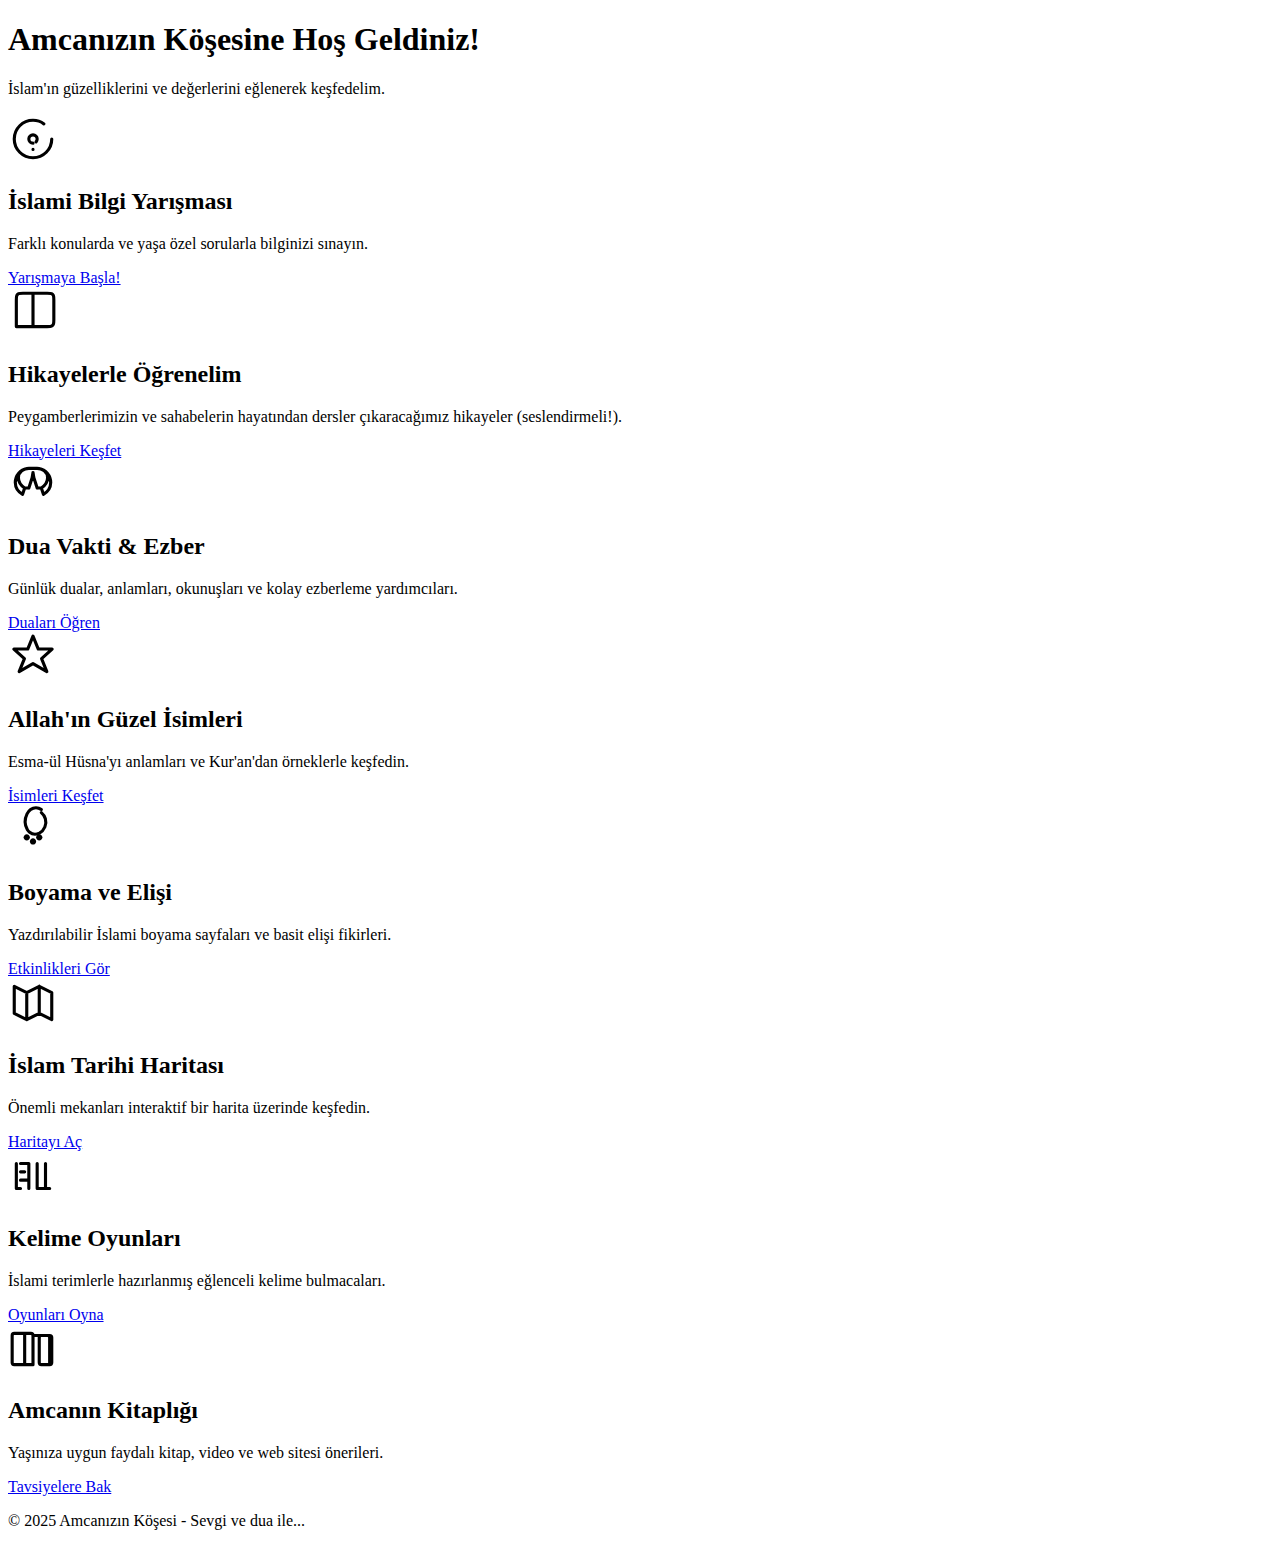
==== index.html @ 9103cda5 "Create index.html" ====
<!DOCTYPE html>
<html lang="tr">
<head>
    <meta charset="UTF-8">
    <meta name="viewport" content="width=device-width, initial-scale=1.0">
    <title>Amcanızın Köşesi - İslam'ı Birlikte Keşfedelim</title>
    <link rel="stylesheet" href="homepage-styles.css">
    <link rel="preconnect" href="https://fonts.googleapis.com">
    <link rel="preconnect" href="https://fonts.gstatic.com" crossorigin>
    <link href="https://fonts.googleapis.com/css2?family=Poppins:wght@300;400;500;600;700&display=swap" rel="stylesheet">
</head>
<body>

    <header class="main-header">
        <div class="container">
            <h1>Amcanızın Köşesine Hoş Geldiniz!</h1>
            <p class="subtitle">İslam'ın güzelliklerini ve değerlerini eğlenerek keşfedelim.</p>
        </div>
    </header>

    <main class="main-content">
        <div class="container">
            <section id="activity-grid" class="activity-grid">

                <div class="activity-card">
                    <div class="card-icon">
                        <svg class="icon-svg" width="50px" height="50px" viewBox="0 0 24 24" fill="none" xmlns="http://www.w3.org/2000/svg"><path d="M12 17V17.01M12 14C10.8954 14 10 13.1046 10 12C10 10.8954 10.8954 10 12 10C13.1046 10 14 10.8954 14 12C14 12.5214 13.8052 13.0013 13.4706 13.3665M21 12C21 16.9706 16.9706 21 12 21C7.02944 21 3 16.9706 3 12C3 7.02944 7.02944 3 12 3C13.9846 3 15.8096 3.63078 17.25 4.75" stroke="currentColor" stroke-width="1.5" stroke-linecap="round" stroke-linejoin="round"/></svg>
                    </div>
                    <h2 class="card-title">İslami Bilgi Yarışması</h2>
                    <p class="card-description">Farklı konularda ve yaşa özel sorularla bilginizi sınayın.</p>
                    <a href="/Yarismav2/" class="btn card-button">Yarışmaya Başla!</a>
                </div>

                <div class="activity-card">
                    <div class="card-icon">
                        <svg class="icon-svg" width="50px" height="50px" viewBox="0 0 24 24" fill="none" xmlns="http://www.w3.org/2000/svg"><path d="M4 19V6.2C4 5.0799 4 4.51984 4.21799 4.09202C4.40973 3.71569 4.71569 3.40973 5.09202 3.21799C5.51984 3 6.0799 3 7.2 3H12M4 19V6.2M4 19H18.8C19.9201 19 20.4802 19 20.908 18.782C21.2843 18.5903 21.5903 18.2843 21.782 17.908C22 17.4802 22 16.9201 22 15.8V6.2C22 5.0799 22 4.51984 21.782 4.09202C21.5903 3.71569 21.2843 3.40973 20.908 3.21799C20.4802 3 19.9201 3 18.8 3H12M4 19H12M12 3V19M12 3H7.2M18.8 3H16.8" stroke="currentColor" stroke-width="1.5" stroke-linecap="round" stroke-linejoin="round"/></svg>
                    </div>
                    <h2 class="card-title">Hikayelerle Öğrenelim</h2>
                    <p class="card-description">Peygamberlerimizin ve sahabelerin hayatından dersler çıkaracağımız hikayeler (seslendirmeli!).</p>
                    <a href="hikayeler.html" class="btn card-button">Hikayeleri Keşfet</a>
                </div>

                <div class="activity-card">
                    <div class="card-icon">
                         <svg class="icon-svg" width="50px" height="50px" viewBox="0 0 24 24" fill="none" xmlns="http://www.w3.org/2000/svg"><path d="M7 16.4563C4.93998 15.3849 3.54283 13.2171 3.5 10.8333C3.5 7.34756 5.97781 4.6283 9.08361 4.06036C9.38023 4 9.75 4.00001 10.042 4.00001M17 16.4563C19.06 15.3849 20.4572 13.2171 20.5 10.8333C20.5 7.34756 18.0222 4.6283 14.9164 4.06036C14.6198 4 14.25 4.00001 13.958 4.00001M10.042 4.00001C11.3 4.00001 12.7 4.00001 13.958 4.00001C16.5 4.00001 19 5.81734 19 8.49998C19 10.4255 17.7068 12.2835 16 13.4563M10.042 4.00001C7.50001 4 5.00001 5.81734 5.00001 8.49998C5.00001 10.4255 6.29321 12.2835 8.00001 13.4563M16 13.4563L17 16.4563M8.00001 13.4563L7 16.4563M12 6L12.4167 8.5M12 6L11.5833 8.5M11.5833 8.5L10 13.4563M12.4167 8.5L14 13.4563M14 13.4563L16 13.4563M10 13.4563H8.00001" stroke="currentColor" stroke-width="1.5" stroke-linecap="round" stroke-linejoin="round"/></svg>
                    </div>
                    <h2 class="card-title">Dua Vakti & Ezber</h2>
                    <p class="card-description">Günlük dualar, anlamları, okunuşları ve kolay ezberleme yardımcıları.</p>
                    <a href="dualar.html" class="btn card-button">Duaları Öğren</a>
                </div>

                <div class="activity-card">
                     <div class="card-icon">
                        <svg class="icon-svg" width="50px" height="50px" viewBox="0 0 24 24" fill="none" xmlns="http://www.w3.org/2000/svg"><path d="M12 2L14.5323 8.18237H21.1805L16.1141 12.8176L18.6464 19L12 15.1824L5.35363 19L7.8859 12.8176L2.81953 8.18237H9.46771L12 2Z" stroke="currentColor" stroke-width="1.5" stroke-linecap="round" stroke-linejoin="round"/></svg>
                    </div>
                    <h2 class="card-title">Allah'ın Güzel İsimleri</h2>
                    <p class="card-description">Esma-ül Hüsna'yı anlamları ve Kur'an'dan örneklerle keşfedin.</p>
                    <a href="esmaulhusna.html" class="btn card-button">İsimleri Keşfet</a>
                </div>

                 <div class="activity-card">
                     <div class="card-icon">
                        <svg class="icon-svg" width="50px" height="50px" viewBox="0 0 24 24" fill="none" xmlns="http://www.w3.org/2000/svg"><path d="M16 2.20686C14.4684 1.02406 12.3967 1.01476 10.8523 2.17591C10.131 2.71914 9.54501 3.42323 9.14757 4.23198C8.06901 6.44604 7.89107 9.4482 9.30879 11.8539C9.59622 12.3196 9.96135 12.7299 10.3858 13.0675C11.518 14.0031 13.369 14.3197 15.0583 13.4978C17.464 12.246 18.7063 9.20667 17.9304 6.59811C17.6064 5.4513 16.9355 4.42917 16 3.64306" stroke="currentColor" stroke-width="1.5" stroke-linecap="round" stroke-linejoin="round"/><path d="M10.5 15.5C10.5 16.3284 9.82843 17 9 17C8.17157 17 7.5 16.3284 7.5 15.5C7.5 14.6716 8.17157 14 9 14C9.82843 14 10.5 14.6716 10.5 15.5Z" fill="currentColor"/><path d="M13.5 17.5C13.5 18.3284 12.8284 19 12 19C11.1716 19 10.5 18.3284 10.5 17.5C10.5 16.6716 11.1716 16 12 16C12.8284 16 13.5 16.6716 13.5 17.5Z" fill="currentColor"/><path d="M16.5 15.5C16.5 16.3284 15.8284 17 15 17C14.1716 17 13.5 16.3284 13.5 15.5C13.5 14.6716 14.1716 14 15 14C15.8284 14 16.5 14.6716 16.5 15.5Z" fill="currentColor"/></svg>
                     </div>
                    <h2 class="card-title">Boyama ve Elişi</h2>
                    <p class="card-description">Yazdırılabilir İslami boyama sayfaları ve basit elişi fikirleri.</p>
                    <a href="boyama.html" class="btn card-button">Etkinlikleri Gör</a>
                </div>

                <div class="activity-card">
                     <div class="card-icon">
                         <svg class="icon-svg" width="50px" height="50px" viewBox="0 0 24 24" fill="none" xmlns="http://www.w3.org/2000/svg"><path d="M9 20L3 17V4L9 7M9 20L15 17M9 20V7M15 17L21 20V7L15 4M15 17V4M15 4L9 7" stroke="currentColor" stroke-width="1.5" stroke-linecap="round" stroke-linejoin="round"/></svg>
                     </div>
                    <h2 class="card-title">İslam Tarihi Haritası</h2>
                    <p class="card-description">Önemli mekanları interaktif bir harita üzerinde keşfedin.</p>
                    <a href="harita.html" class="btn card-button">Haritayı Aç</a>
                </div>

                 <div class="activity-card">
                     <div class="card-icon">
                         <svg class="icon-svg" width="50px" height="50px" viewBox="0 0 24 24" fill="none" xmlns="http://www.w3.org/2000/svg"><path d="M4 6V18H6M10 6V18M6 6H10M6 10H8M6 14H10M14 6V18M18 6V18H20M14 18H18" stroke="currentColor" stroke-width="1.5" stroke-linecap="round" stroke-linejoin="round"/></svg> </div>
                    <h2 class="card-title">Kelime Oyunları</h2>
                    <p class="card-description">İslami terimlerle hazırlanmış eğlenceli kelime bulmacaları.</p>
                    <a href="bulmaca.html" class="btn card-button">Oyunları Oyna</a>
                </div>

                 <div class="activity-card">
                     <div class="card-icon">
                         <svg class="icon-svg" width="50px" height="50px" viewBox="0 0 24 24" fill="none" xmlns="http://www.w3.org/2000/svg"><path d="M2 5.5V18.5C2 19.0523 2.44772 19.5 3 19.5H8M2 5.5C2 4.94772 2.44772 4.5 3 4.5H11C11.5523 4.5 12 4.94771 12 5.5V19.5M12 5.5H19C19.5523 5.5 20 5.94772 20 6.5V19.5M12 19.5H8M20 19.5H16C15.4477 19.5 15 19.0523 15 18.5V6.5C15 5.94771 15.4477 5.5 16 5.5H20C20.5523 5.5 21 5.94771 21 6.5V18.5C21 19.0523 20.5523 19.5 20 19.5M8 19.5V4.5" stroke="currentColor" stroke-width="1.5" stroke-linecap="round" stroke-linejoin="round"/></svg> </div>
                    <h2 class="card-title">Amcanın Kitaplığı</h2>
                    <p class="card-description">Yaşınıza uygun faydalı kitap, video ve web sitesi önerileri.</p>
                    <a href="tavsiyeler.html" class="btn card-button">Tavsiyelere Bak</a>
                </div>


            </section>
        </div>
    </main>

    <footer class="main-footer">
        <div class="container">
            <p>&copy; 2025 Amcanızın Köşesi - Sevgi ve dua ile...</p>
        </div>
    </footer>

    </body>
</html>
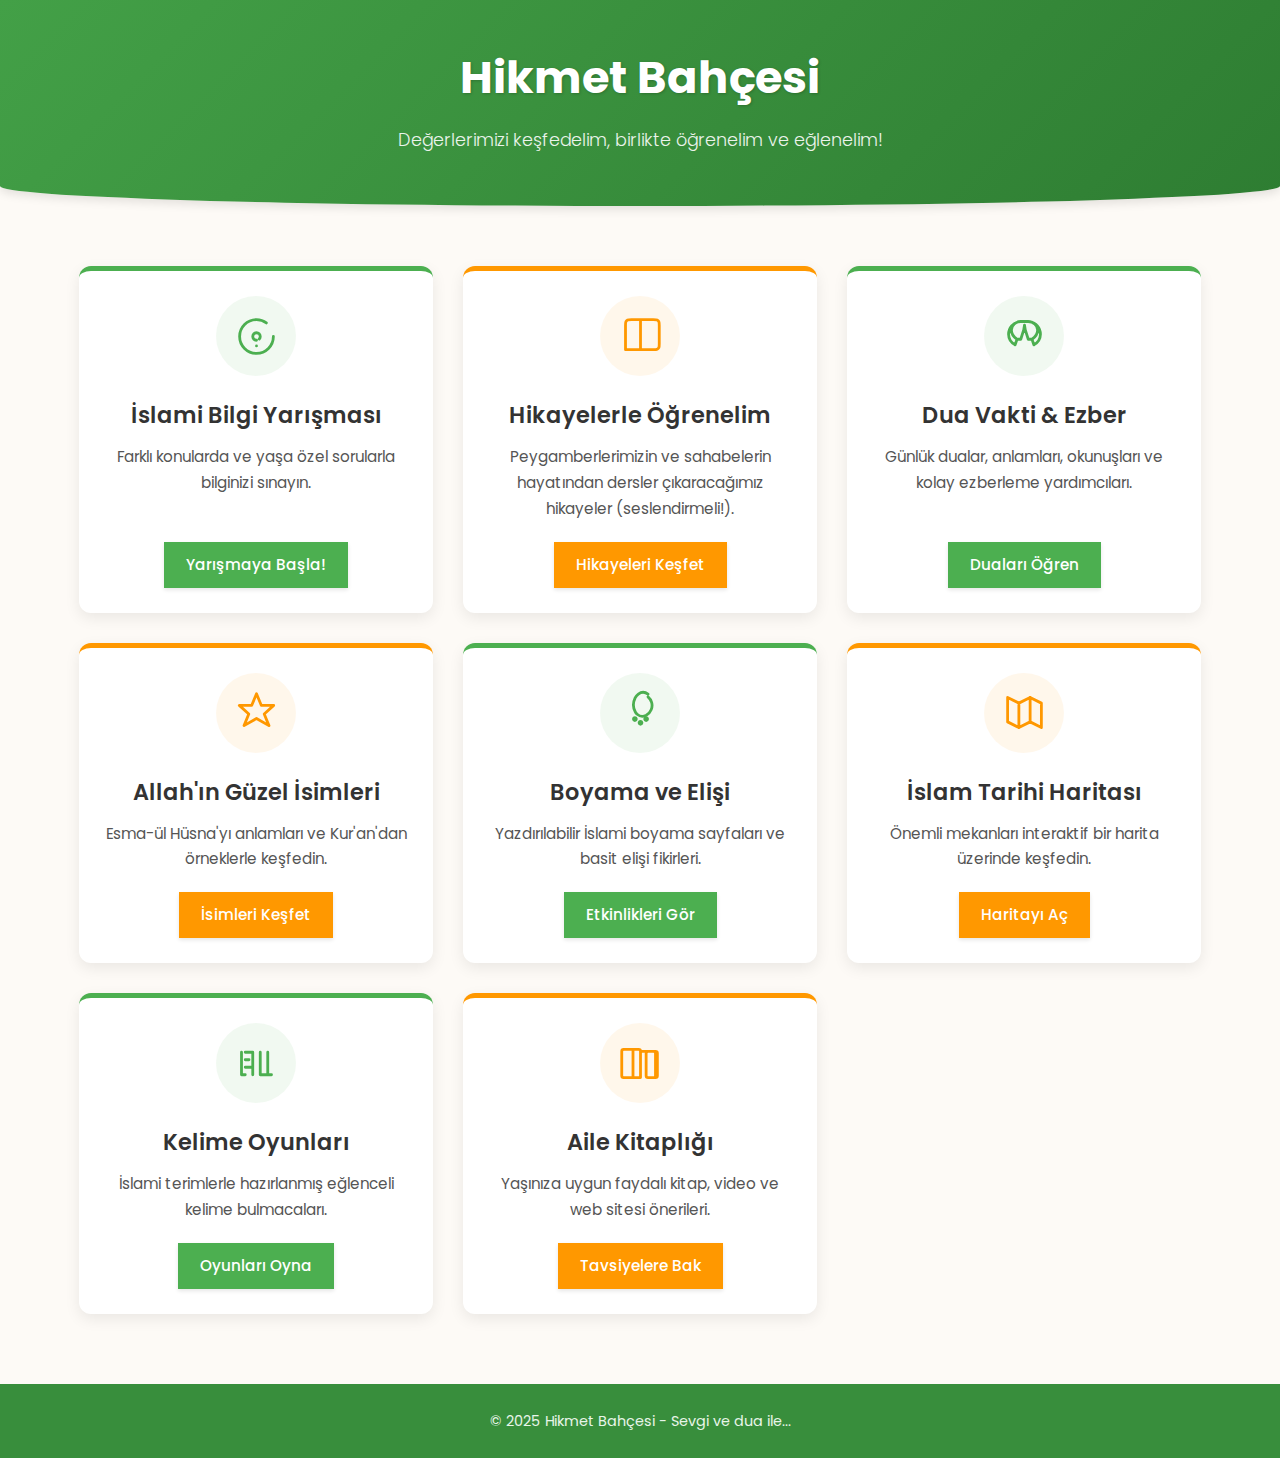
==== commit 2fa812e8: "Update index.html" ====
--- a/index.html
+++ b/index.html
@@ -3,7 +3,7 @@
 <head>
     <meta charset="UTF-8">
     <meta name="viewport" content="width=device-width, initial-scale=1.0">
-    <title>Amcanızın Köşesi - İslam'ı Birlikte Keşfedelim</title>
+    <title>Hikmet Bahçesi - Öğren & Eğlen</title>
     <link rel="stylesheet" href="homepage-styles.css">
     <link rel="preconnect" href="https://fonts.googleapis.com">
     <link rel="preconnect" href="https://fonts.gstatic.com" crossorigin>
@@ -13,8 +13,8 @@
 
     <header class="main-header">
         <div class="container">
-            <h1>Amcanızın Köşesine Hoş Geldiniz!</h1>
-            <p class="subtitle">İslam'ın güzelliklerini ve değerlerini eğlenerek keşfedelim.</p>
+            <h1>Hikmet Bahçesi</h1>
+            <p class="subtitle">Değerlerimizi keşfedelim, birlikte öğrenelim ve eğlenelim!</p>
         </div>
     </header>
 
@@ -78,7 +78,8 @@
 
                  <div class="activity-card">
                      <div class="card-icon">
-                         <svg class="icon-svg" width="50px" height="50px" viewBox="0 0 24 24" fill="none" xmlns="http://www.w3.org/2000/svg"><path d="M4 6V18H6M10 6V18M6 6H10M6 10H8M6 14H10M14 6V18M18 6V18H20M14 18H18" stroke="currentColor" stroke-width="1.5" stroke-linecap="round" stroke-linejoin="round"/></svg> </div>
+                         <svg class="icon-svg" width="50px" height="50px" viewBox="0 0 24 24" fill="none" xmlns="http://www.w3.org/2000/svg"><path d="M4 6V18H6M10 6V18M6 6H10M6 10H8M6 14H10M14 6V18M18 6V18H20M14 18H18" stroke="currentColor" stroke-width="1.5" stroke-linecap="round" stroke-linejoin="round"/></svg>
+                     </div>
                     <h2 class="card-title">Kelime Oyunları</h2>
                     <p class="card-description">İslami terimlerle hazırlanmış eğlenceli kelime bulmacaları.</p>
                     <a href="bulmaca.html" class="btn card-button">Oyunları Oyna</a>
@@ -86,12 +87,11 @@
 
                  <div class="activity-card">
                      <div class="card-icon">
-                         <svg class="icon-svg" width="50px" height="50px" viewBox="0 0 24 24" fill="none" xmlns="http://www.w3.org/2000/svg"><path d="M2 5.5V18.5C2 19.0523 2.44772 19.5 3 19.5H8M2 5.5C2 4.94772 2.44772 4.5 3 4.5H11C11.5523 4.5 12 4.94771 12 5.5V19.5M12 5.5H19C19.5523 5.5 20 5.94772 20 6.5V19.5M12 19.5H8M20 19.5H16C15.4477 19.5 15 19.0523 15 18.5V6.5C15 5.94771 15.4477 5.5 16 5.5H20C20.5523 5.5 21 5.94771 21 6.5V18.5C21 19.0523 20.5523 19.5 20 19.5M8 19.5V4.5" stroke="currentColor" stroke-width="1.5" stroke-linecap="round" stroke-linejoin="round"/></svg> </div>
-                    <h2 class="card-title">Amcanın Kitaplığı</h2>
-                    <p class="card-description">Yaşınıza uygun faydalı kitap, video ve web sitesi önerileri.</p>
+                         <svg class="icon-svg" width="50px" height="50px" viewBox="0 0 24 24" fill="none" xmlns="http://www.w3.org/2000/svg"><path d="M2 5.5V18.5C2 19.0523 2.44772 19.5 3 19.5H8M2 5.5C2 4.94772 2.44772 4.5 3 4.5H11C11.5523 4.5 12 4.94771 12 5.5V19.5M12 5.5H19C19.5523 5.5 20 5.94772 20 6.5V19.5M12 19.5H8M20 19.5H16C15.4477 19.5 15 19.0523 15 18.5V6.5C15 5.94771 15.4477 5.5 16 5.5H20C20.5523 5.5 21 5.94771 21 6.5V18.5C21 19.0523 20.5523 19.5 20 19.5M8 19.5V4.5" stroke="currentColor" stroke-width="1.5" stroke-linecap="round" stroke-linejoin="round"/></svg>
+                     </div>
+                    <h2 class="card-title">Aile Kitaplığı</h2> <p class="card-description">Yaşınıza uygun faydalı kitap, video ve web sitesi önerileri.</p>
                     <a href="tavsiyeler.html" class="btn card-button">Tavsiyelere Bak</a>
                 </div>
-
 
             </section>
         </div>
@@ -99,9 +99,9 @@
 
     <footer class="main-footer">
         <div class="container">
-            <p>&copy; 2025 Amcanızın Köşesi - Sevgi ve dua ile...</p>
+            <p>&copy; 2025 Hikmet Bahçesi - Sevgi ve dua ile...</p>
         </div>
     </footer>
 
-    </body>
+</body>
 </html>
--- a/homepage-styles.css
+++ b/homepage-styles.css
@@ -0,0 +1,129 @@
+/* homepage-styles.css - Ana Sayfa Stilleri (Gömülü SVG Uyumlu) */
+
+/* === Google Font === */
+@import url('https://fonts.googleapis.com/css2?family=Poppins:wght@300;400;500;600;700&display=swap');
+
+/* === Değişkenler === */
+:root {
+    --hp-font-family: 'Poppins', sans-serif;
+    --hp-bg-color: #fdfaf6;
+    --hp-header-bg: linear-gradient(135deg, #43a047, #2e7d32);
+    --hp-header-text: #ffffff;
+    --hp-container-width: 1200px;
+    --hp-card-bg: #ffffff;
+    --hp-card-shadow: 0 5px 15px rgba(0, 0, 0, 0.08);
+    --hp-card-hover-shadow: 0 8px 25px rgba(0, 0, 0, 0.12);
+    --hp-text-primary: #333;
+    --hp-text-secondary: #555;
+    --hp-accent-color-1: #4caf50; /* Yeşil */
+    --hp-accent-color-2: #ff9800; /* Turuncu */
+    --hp-footer-bg: #388e3c;
+    --hp-footer-text: #e8f5e9;
+    --hp-border-radius: 12px;
+    --hp-transition-speed: 0.3s;
+}
+
+/* === Genel Sıfırlama ve Ayarlar === */
+*, *::before, *::after { box-sizing: border-box; margin: 0; padding: 0; }
+body { font-family: var(--hp-font-family); font-size: 16px; line-height: 1.7; color: var(--hp-text-primary); background-color: var(--hp-bg-color); overflow-x: hidden; }
+.container { width: 90%; max-width: var(--hp-container-width); margin: 0 auto; padding: 0 15px; }
+
+/* === Header === */
+.main-header { background: var(--hp-header-bg); color: var(--hp-header-text); padding: 40px 0 50px 0; text-align: center; border-bottom-left-radius: 50% 20px; border-bottom-right-radius: 50% 20px; margin-bottom: 40px; box-shadow: 0 4px 10px rgba(0, 0, 0, 0.1); }
+.main-header h1 { font-size: 2.8em; font-weight: 700; margin-bottom: 10px; text-shadow: 1px 1px 3px rgba(0, 0, 0, 0.2); }
+.main-header .subtitle { font-size: 1.1em; font-weight: 300; opacity: 0.9; }
+
+/* === Ana İçerik Alanı === */
+.main-content { padding: 20px 0; }
+
+/* === Aktivite Kartları Izgarası === */
+.activity-grid { display: grid; grid-template-columns: repeat(auto-fit, minmax(280px, 1fr)); gap: 30px; }
+
+/* === Aktivite Kartı === */
+.activity-card { background-color: var(--hp-card-bg); border-radius: var(--hp-border-radius); box-shadow: var(--hp-card-shadow); padding: 25px; text-align: center; display: flex; flex-direction: column; align-items: center; transition: transform var(--hp-transition-speed) ease, box-shadow var(--hp-transition-speed) ease; overflow: hidden; border-top: 5px solid var(--hp-accent-color-1); }
+.activity-card:nth-child(even) { border-top-color: var(--hp-accent-color-2); }
+.activity-card:hover { transform: translateY(-8px); box-shadow: var(--hp-card-hover-shadow); }
+
+/* Kart İkonu/Resmi Alanı */
+.card-icon {
+    margin-bottom: 20px;
+    background-color: rgba(76, 175, 80, 0.08); /* Daha soluk ikon arka planı */
+    border-radius: 50%;
+    width: 80px;
+    height: 80px;
+    display: flex;
+    justify-content: center;
+    align-items: center;
+    transition: background-color var(--hp-transition-speed) ease;
+}
+.activity-card:nth-child(even) .card-icon {
+    background-color: rgba(255, 152, 0, 0.08);
+}
+
+/* Gömülü SVG İkon Stili */
+.card-icon svg.icon-svg { /* HTML'deki svg etiketine class="icon-svg" eklenmişti */
+    width: 45px;  /* Boyut */
+    height: 45px; /* Boyut */
+    stroke-width: 1.5; /* SVG içindeki stroke-width'i geçersiz kılabilir veya destekleyebilir */
+    color: var(--hp-accent-color-1); /* SVG'de stroke="currentColor" varsa rengi buradan alır */
+    fill: none; /* Genellikle ikonlarda dolgu istenmez, stroke kullanılır */
+}
+.activity-card:nth-child(even) .card-icon svg.icon-svg {
+     color: var(--hp-accent-color-2); /* Farklı renk */
+}
+/* Eğer SVG'leriniz fill kullanıyorsa veya stroke istemiyorsanız:
+.card-icon svg.icon-svg {
+    fill: var(--hp-accent-color-1);
+    stroke: none;
+}
+.activity-card:nth-child(even) .card-icon svg.icon-svg {
+     fill: var(--hp-accent-color-2);
+}
+*/
+
+
+/* Kart Başlığı */
+.card-title { font-size: 1.4em; font-weight: 600; color: var(--hp-text-primary); margin-bottom: 10px; }
+
+/* Kart Açıklaması */
+.card-description { font-size: 0.95em; color: var(--hp-text-secondary); margin-bottom: 20px; flex-grow: 1; min-height: 50px; }
+
+/* Kart Butonu (Genel Buton Stili) */
+.card-button {
+    display: inline-block; padding: 10px 22px; font-size: 0.95em; font-weight: 500; text-decoration: none;
+    border-radius: var(--hp-border-radius-sm); background: var(--hp-accent-color-1); color: white;
+    transition: background-color var(--hp-transition-speed) ease, transform var(--hp-transition-speed) ease;
+    margin-top: auto; border: none; cursor: pointer; /* Link olsa bile buton gibi görünsün */
+    box-shadow: 0 2px 4px rgba(0,0,0,0.1);
+}
+.activity-card:nth-child(even) .card-button { background: var(--hp-accent-color-2); }
+.card-button:hover { background-color: #388e3c; transform: scale(1.05); box-shadow: 0 4px 8px rgba(0,0,0,0.15); }
+.activity-card:nth-child(even) .card-button:hover { background-color: #f57c00; }
+
+/* === Footer === */
+.main-footer { margin-top: 50px; background-color: var(--hp-footer-bg); color: var(--hp-footer-text); padding: 25px 0; text-align: center; font-size: 0.9em; }
+
+/* === Medya Sorguları (Mobil Uyum) === */
+@media (max-width: 992px) {
+    .activity-grid { grid-template-columns: repeat(auto-fit, minmax(260px, 1fr)); gap: 25px; }
+    .main-header h1 { font-size: 2.4em; }
+}
+@media (max-width: 768px) {
+    body { padding: 10px; }
+    #app-container { padding: 20px 15px; }
+    .main-header { padding: 30px 0 40px 0; margin-bottom: 30px;}
+    .main-header h1 { font-size: 2em; }
+    .main-header .subtitle { font-size: 1em; }
+    .activity-grid { grid-template-columns: repeat(auto-fit, minmax(240px, 1fr)); gap: 20px; }
+    .activity-card { padding: 20px; }
+    .card-title { font-size: 1.3em; }
+    .card-description { font-size: 0.9em; min-height: 40px; }
+    .card-button { padding: 9px 18px; font-size: 0.9em; }
+}
+@media (max-width: 480px) {
+     .main-header h1 { font-size: 1.8em; }
+     .main-header .subtitle { font-size: 0.9em; }
+     .activity-grid { grid-template-columns: 1fr; /* Mobilde tek sütun */ gap: 15px; }
+     .activity-card { padding: 15px; }
+     .card-title { font-size: 1.2em; }
+}
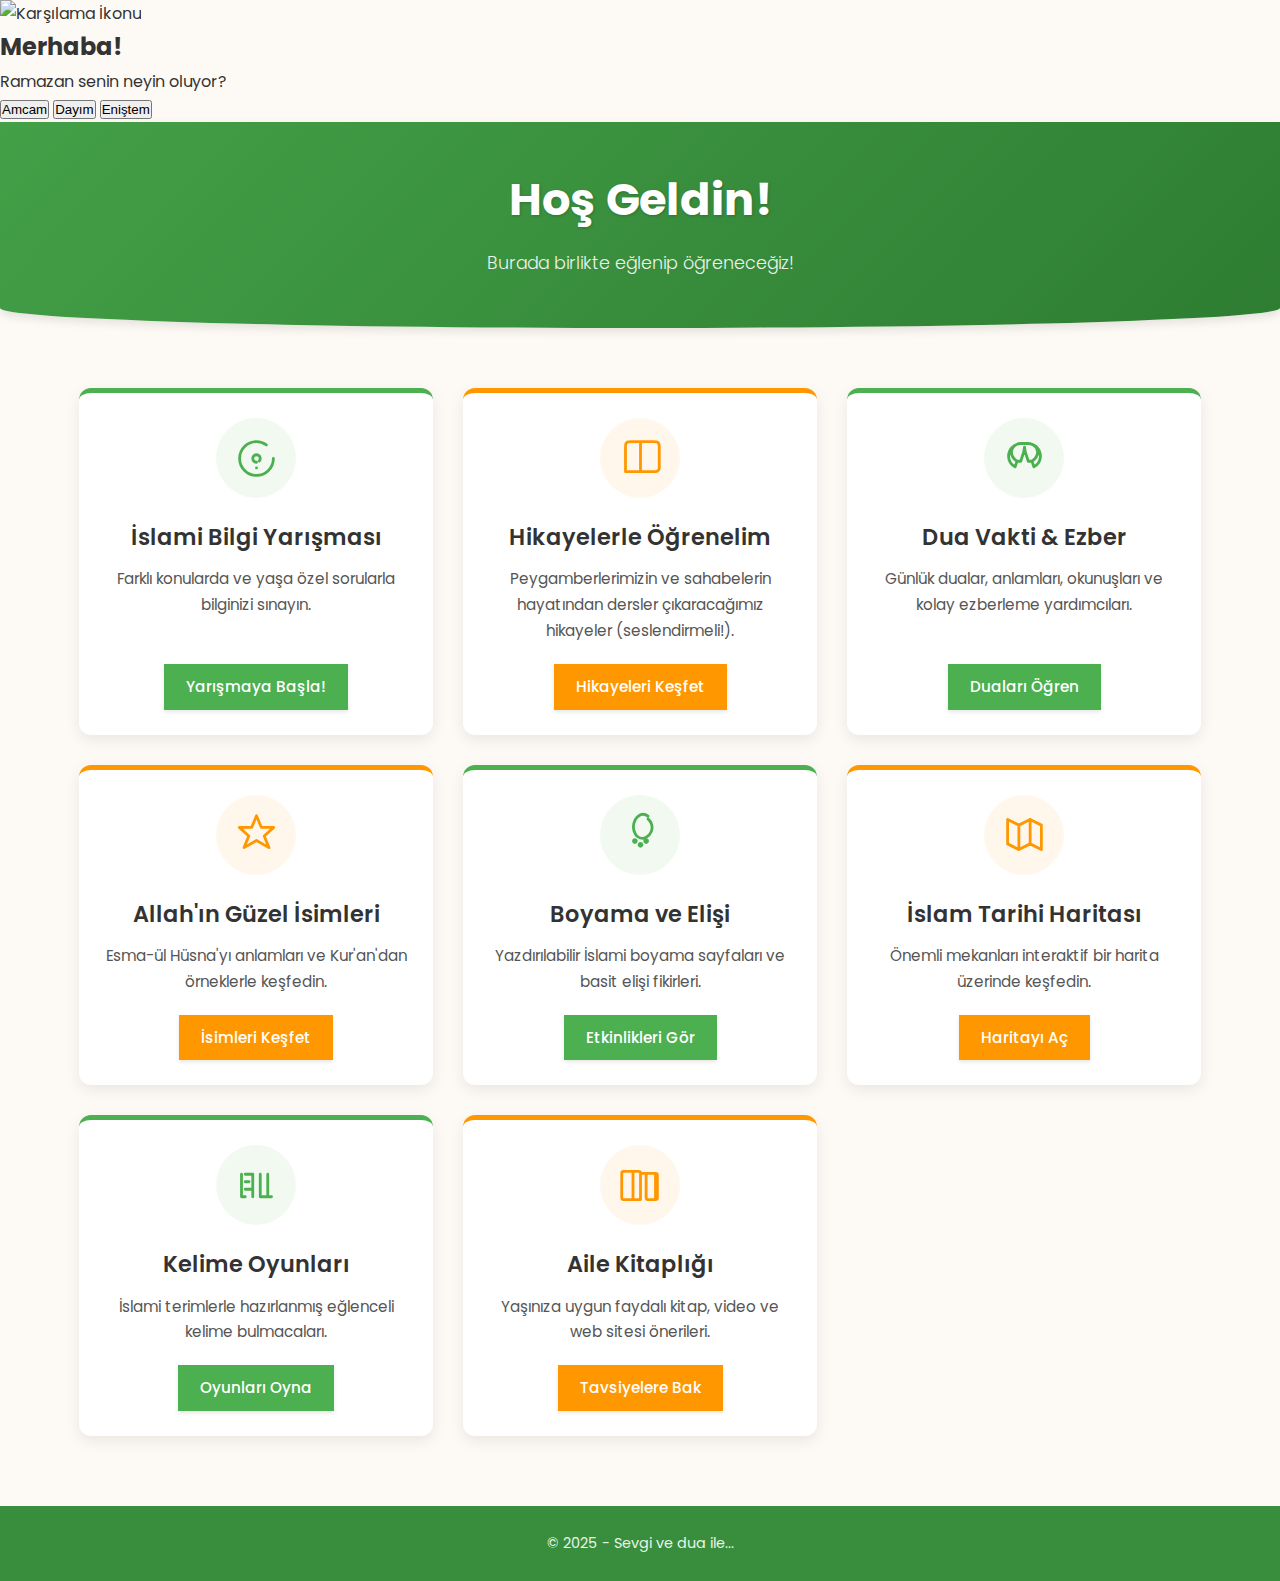
==== commit a84bec13: "Update index.html" ====
--- a/index.html
+++ b/index.html
@@ -3,7 +3,7 @@
 <head>
     <meta charset="UTF-8">
     <meta name="viewport" content="width=device-width, initial-scale=1.0">
-    <title>Hikmet Bahçesi - Öğren & Eğlen</title>
+    <title>Hoş Geldin! - Ramazan</title>
     <link rel="stylesheet" href="homepage-styles.css">
     <link rel="preconnect" href="https://fonts.googleapis.com">
     <link rel="preconnect" href="https://fonts.gstatic.com" crossorigin>
@@ -11,97 +11,67 @@
 </head>
 <body>
 
-    <header class="main-header">
-        <div class="container">
-            <h1>Hikmet Bahçesi</h1>
-            <p class="subtitle">Değerlerimizi keşfedelim, birlikte öğrenelim ve eğlenelim!</p>
-        </div>
-    </header>
+    <div id="app-container">
 
-    <main class="main-content">
-        <div class="container">
-            <section id="activity-grid" class="activity-grid">
+        <section id="welcome-screen" class="screen active">
+            <div class="welcome-content">
+                <img src="images/welcome-icon.svg" alt="Karşılama İkonu" class="welcome-icon"> <h2>Merhaba!</h2>
+                <p class="question">Ramazan senin neyin oluyor?</p>
+                <div class="relation-buttons">
+                    <button class="btn relation-button" data-relation="amca" data-title-prefix="Amcan">Amcam</button>
+                    <button class="btn relation-button" data-relation="dayı" data-title-prefix="Dayın">Dayım</button>
+                    <button class="btn relation-button" data-relation="enişte" data-title-prefix="Enişten">Eniştem</button>
+                    </div>
+            </div>
+        </section>
 
-                <div class="activity-card">
-                    <div class="card-icon">
-                        <svg class="icon-svg" width="50px" height="50px" viewBox="0 0 24 24" fill="none" xmlns="http://www.w3.org/2000/svg"><path d="M12 17V17.01M12 14C10.8954 14 10 13.1046 10 12C10 10.8954 10.8954 10 12 10C13.1046 10 14 10.8954 14 12C14 12.5214 13.8052 13.0013 13.4706 13.3665M21 12C21 16.9706 16.9706 21 12 21C7.02944 21 3 16.9706 3 12C3 7.02944 7.02944 3 12 3C13.9846 3 15.8096 3.63078 17.25 4.75" stroke="currentColor" stroke-width="1.5" stroke-linecap="round" stroke-linejoin="round"/></svg>
-                    </div>
-                    <h2 class="card-title">İslami Bilgi Yarışması</h2>
-                    <p class="card-description">Farklı konularda ve yaşa özel sorularla bilginizi sınayın.</p>
-                    <a href="/Yarismav2/" class="btn card-button">Yarışmaya Başla!</a>
+        <section id="main-content-screen" class="screen">
+            <header class="main-header">
+                <div class="container">
+                    <h1 id="main-title">Hoş Geldin!</h1>
+                    <p id="main-subtitle" class="subtitle">Burada birlikte eğlenip öğreneceğiz!</p>
                 </div>
+            </header>
 
-                <div class="activity-card">
-                    <div class="card-icon">
-                        <svg class="icon-svg" width="50px" height="50px" viewBox="0 0 24 24" fill="none" xmlns="http://www.w3.org/2000/svg"><path d="M4 19V6.2C4 5.0799 4 4.51984 4.21799 4.09202C4.40973 3.71569 4.71569 3.40973 5.09202 3.21799C5.51984 3 6.0799 3 7.2 3H12M4 19V6.2M4 19H18.8C19.9201 19 20.4802 19 20.908 18.782C21.2843 18.5903 21.5903 18.2843 21.782 17.908C22 17.4802 22 16.9201 22 15.8V6.2C22 5.0799 22 4.51984 21.782 4.09202C21.5903 3.71569 21.2843 3.40973 20.908 3.21799C20.4802 3 19.9201 3 18.8 3H12M4 19H12M12 3V19M12 3H7.2M18.8 3H16.8" stroke="currentColor" stroke-width="1.5" stroke-linecap="round" stroke-linejoin="round"/></svg>
-                    </div>
-                    <h2 class="card-title">Hikayelerle Öğrenelim</h2>
-                    <p class="card-description">Peygamberlerimizin ve sahabelerin hayatından dersler çıkaracağımız hikayeler (seslendirmeli!).</p>
-                    <a href="hikayeler.html" class="btn card-button">Hikayeleri Keşfet</a>
+            <main class="main-content">
+                <div class="container">
+                    <section id="activity-grid" class="activity-grid">
+                        <div class="activity-card">
+                            <div class="card-icon">
+                                <svg class="icon-svg" width="50px" height="50px" viewBox="0 0 24 24" fill="none" xmlns="http://www.w3.org/2000/svg"><path d="M12 17V17.01M12 14C10.8954 14 10 13.1046 10 12C10 10.8954 10.8954 10 12 10C13.1046 10 14 10.8954 14 12C14 12.5214 13.8052 13.0013 13.4706 13.3665M21 12C21 16.9706 16.9706 21 12 21C7.02944 21 3 16.9706 3 12C3 7.02944 7.02944 3 12 3C13.9846 3 15.8096 3.63078 17.25 4.75" stroke="currentColor" stroke-width="1.5" stroke-linecap="round" stroke-linejoin="round"/></svg>
+                            </div>
+                            <h2 class="card-title">İslami Bilgi Yarışması</h2>
+                            <p class="card-description">Farklı konularda ve yaşa özel sorularla bilginizi sınayın.</p>
+                            <a href="/Yarismav2/" class="btn card-button">Yarışmaya Başla!</a>
+                        </div>
+
+                        <div class="activity-card">
+                             <div class="card-icon">
+                                 <svg class="icon-svg" width="50px" height="50px" viewBox="0 0 24 24" fill="none" xmlns="http://www.w3.org/2000/svg"><path d="M4 19V6.2C4 5.0799 4 4.51984 4.21799 4.09202C4.40973 3.71569 4.71569 3.40973 5.09202 3.21799C5.51984 3 6.0799 3 7.2 3H12M4 19V6.2M4 19H18.8C19.9201 19 20.4802 19 20.908 18.782C21.2843 18.5903 21.5903 18.2843 21.782 17.908C22 17.4802 22 16.9201 22 15.8V6.2C22 5.0799 22 4.51984 21.782 4.09202C21.5903 3.71569 21.2843 3.40973 20.908 3.21799C20.4802 3 19.9201 3 18.8 3H12M4 19H12M12 3V19M12 3H7.2M18.8 3H16.8" stroke="currentColor" stroke-width="1.5" stroke-linecap="round" stroke-linejoin="round"/></svg>
+                            </div>
+                            <h2 class="card-title">Hikayelerle Öğrenelim</h2>
+                             <p class="card-description">Peygamberlerimizin ve sahabelerin hayatından dersler çıkaracağımız hikayeler (seslendirmeli!).</p>
+                             <a href="hikayeler.html" class="btn card-button">Hikayeleri Keşfet</a>
+                        </div>
+
+                        <div class="activity-card"> <div class="card-icon"><svg class="icon-svg" width="50px" height="50px" viewBox="0 0 24 24" fill="none" xmlns="http://www.w3.org/2000/svg"><path d="M7 16.4563C4.93998 15.3849 3.54283 13.2171 3.5 10.8333C3.5 7.34756 5.97781 4.6283 9.08361 4.06036C9.38023 4 9.75 4.00001 10.042 4.00001M17 16.4563C19.06 15.3849 20.4572 13.2171 20.5 10.8333C20.5 7.34756 18.0222 4.6283 14.9164 4.06036C14.6198 4 14.25 4.00001 13.958 4.00001M10.042 4.00001C11.3 4.00001 12.7 4.00001 13.958 4.00001C16.5 4.00001 19 5.81734 19 8.49998C19 10.4255 17.7068 12.2835 16 13.4563M10.042 4.00001C7.50001 4 5.00001 5.81734 5.00001 8.49998C5.00001 10.4255 6.29321 12.2835 8.00001 13.4563M16 13.4563L17 16.4563M8.00001 13.4563L7 16.4563M12 6L12.4167 8.5M12 6L11.5833 8.5M11.5833 8.5L10 13.4563M12.4167 8.5L14 13.4563M14 13.4563L16 13.4563M10 13.4563H8.00001" stroke="currentColor" stroke-width="1.5" stroke-linecap="round" stroke-linejoin="round"/></svg></div> <h2 class="card-title">Dua Vakti & Ezber</h2> <p class="card-description">Günlük dualar, anlamları, okunuşları ve kolay ezberleme yardımcıları.</p> <a href="dualar.html" class="btn card-button">Duaları Öğren</a> </div>
+                         <div class="activity-card"> <div class="card-icon"><svg class="icon-svg" width="50px" height="50px" viewBox="0 0 24 24" fill="none" xmlns="http://www.w3.org/2000/svg"><path d="M12 2L14.5323 8.18237H21.1805L16.1141 12.8176L18.6464 19L12 15.1824L5.35363 19L7.8859 12.8176L2.81953 8.18237H9.46771L12 2Z" stroke="currentColor" stroke-width="1.5" stroke-linecap="round" stroke-linejoin="round"/></svg></div> <h2 class="card-title">Allah'ın Güzel İsimleri</h2> <p class="card-description">Esma-ül Hüsna'yı anlamları ve Kur'an'dan örneklerle keşfedin.</p> <a href="esmaulhusna.html" class="btn card-button">İsimleri Keşfet</a> </div>
+                         <div class="activity-card"> <div class="card-icon"><svg class="icon-svg" width="50px" height="50px" viewBox="0 0 24 24" fill="none" xmlns="http://www.w3.org/2000/svg"><path d="M16 2.20686C14.4684 1.02406 12.3967 1.01476 10.8523 2.17591C10.131 2.71914 9.54501 3.42323 9.14757 4.23198C8.06901 6.44604 7.89107 9.4482 9.30879 11.8539C9.59622 12.3196 9.96135 12.7299 10.3858 13.0675C11.518 14.0031 13.369 14.3197 15.0583 13.4978C17.464 12.246 18.7063 9.20667 17.9304 6.59811C17.6064 5.4513 16.9355 4.42917 16 3.64306" stroke="currentColor" stroke-width="1.5" stroke-linecap="round" stroke-linejoin="round"/><path d="M10.5 15.5C10.5 16.3284 9.82843 17 9 17C8.17157 17 7.5 16.3284 7.5 15.5C7.5 14.6716 8.17157 14 9 14C9.82843 14 10.5 14.6716 10.5 15.5Z" fill="currentColor"/><path d="M13.5 17.5C13.5 18.3284 12.8284 19 12 19C11.1716 19 10.5 18.3284 10.5 17.5C10.5 16.6716 11.1716 16 12 16C12.8284 16 13.5 16.6716 13.5 17.5Z" fill="currentColor"/><path d="M16.5 15.5C16.5 16.3284 15.8284 17 15 17C14.1716 17 13.5 16.3284 13.5 15.5C13.5 14.6716 14.1716 14 15 14C15.8284 14 16.5 14.6716 16.5 15.5Z" fill="currentColor"/></svg></div> <h2 class="card-title">Boyama ve Elişi</h2> <p class="card-description">Yazdırılabilir İslami boyama sayfaları ve basit elişi fikirleri.</p> <a href="boyama.html" class="btn card-button">Etkinlikleri Gör</a> </div>
+                         <div class="activity-card"> <div class="card-icon"><svg class="icon-svg" width="50px" height="50px" viewBox="0 0 24 24" fill="none" xmlns="http://www.w3.org/2000/svg"><path d="M9 20L3 17V4L9 7M9 20L15 17M9 20V7M15 17L21 20V7L15 4M15 17V4M15 4L9 7" stroke="currentColor" stroke-width="1.5" stroke-linecap="round" stroke-linejoin="round"/></svg></div> <h2 class="card-title">İslam Tarihi Haritası</h2> <p class="card-description">Önemli mekanları interaktif bir harita üzerinde keşfedin.</p> <a href="harita.html" class="btn card-button">Haritayı Aç</a> </div>
+                         <div class="activity-card"> <div class="card-icon"><svg class="icon-svg" width="50px" height="50px" viewBox="0 0 24 24" fill="none" xmlns="http://www.w3.org/2000/svg"><path d="M4 6V18H6M10 6V18M6 6H10M6 10H8M6 14H10M14 6V18M18 6V18H20M14 18H18" stroke="currentColor" stroke-width="1.5" stroke-linecap="round" stroke-linejoin="round"/></svg></div> <h2 class="card-title">Kelime Oyunları</h2> <p class="card-description">İslami terimlerle hazırlanmış eğlenceli kelime bulmacaları.</p> <a href="bulmaca.html" class="btn card-button">Oyunları Oyna</a> </div>
+                         <div class="activity-card"> <div class="card-icon"><svg class="icon-svg" width="50px" height="50px" viewBox="0 0 24 24" fill="none" xmlns="http://www.w3.org/2000/svg"><path d="M2 5.5V18.5C2 19.0523 2.44772 19.5 3 19.5H8M2 5.5C2 4.94772 2.44772 4.5 3 4.5H11C11.5523 4.5 12 4.94771 12 5.5V19.5M12 5.5H19C19.5523 5.5 20 5.94772 20 6.5V19.5M12 19.5H8M20 19.5H16C15.4477 19.5 15 19.0523 15 18.5V6.5C15 5.94771 15.4477 5.5 16 5.5H20C20.5523 5.5 21 5.94771 21 6.5V18.5C21 19.0523 20.5523 19.5 20 19.5M8 19.5V4.5" stroke="currentColor" stroke-width="1.5" stroke-linecap="round" stroke-linejoin="round"/></svg></div> <h2 class="card-title">Aile Kitaplığı</h2> <p class="card-description">Yaşınıza uygun faydalı kitap, video ve web sitesi önerileri.</p> <a href="tavsiyeler.html" class="btn card-button">Tavsiyelere Bak</a> </div>
+
+                    </section>
                 </div>
+            </main>
 
-                <div class="activity-card">
-                    <div class="card-icon">
-                         <svg class="icon-svg" width="50px" height="50px" viewBox="0 0 24 24" fill="none" xmlns="http://www.w3.org/2000/svg"><path d="M7 16.4563C4.93998 15.3849 3.54283 13.2171 3.5 10.8333C3.5 7.34756 5.97781 4.6283 9.08361 4.06036C9.38023 4 9.75 4.00001 10.042 4.00001M17 16.4563C19.06 15.3849 20.4572 13.2171 20.5 10.8333C20.5 7.34756 18.0222 4.6283 14.9164 4.06036C14.6198 4 14.25 4.00001 13.958 4.00001M10.042 4.00001C11.3 4.00001 12.7 4.00001 13.958 4.00001C16.5 4.00001 19 5.81734 19 8.49998C19 10.4255 17.7068 12.2835 16 13.4563M10.042 4.00001C7.50001 4 5.00001 5.81734 5.00001 8.49998C5.00001 10.4255 6.29321 12.2835 8.00001 13.4563M16 13.4563L17 16.4563M8.00001 13.4563L7 16.4563M12 6L12.4167 8.5M12 6L11.5833 8.5M11.5833 8.5L10 13.4563M12.4167 8.5L14 13.4563M14 13.4563L16 13.4563M10 13.4563H8.00001" stroke="currentColor" stroke-width="1.5" stroke-linecap="round" stroke-linejoin="round"/></svg>
-                    </div>
-                    <h2 class="card-title">Dua Vakti & Ezber</h2>
-                    <p class="card-description">Günlük dualar, anlamları, okunuşları ve kolay ezberleme yardımcıları.</p>
-                    <a href="dualar.html" class="btn card-button">Duaları Öğren</a>
+            <footer class="main-footer">
+                <div class="container">
+                    <p id="footer-text">&copy; 2025 - Sevgi ve dua ile...</p>
                 </div>
+            </footer>
+        </section>
 
-                <div class="activity-card">
-                     <div class="card-icon">
-                        <svg class="icon-svg" width="50px" height="50px" viewBox="0 0 24 24" fill="none" xmlns="http://www.w3.org/2000/svg"><path d="M12 2L14.5323 8.18237H21.1805L16.1141 12.8176L18.6464 19L12 15.1824L5.35363 19L7.8859 12.8176L2.81953 8.18237H9.46771L12 2Z" stroke="currentColor" stroke-width="1.5" stroke-linecap="round" stroke-linejoin="round"/></svg>
-                    </div>
-                    <h2 class="card-title">Allah'ın Güzel İsimleri</h2>
-                    <p class="card-description">Esma-ül Hüsna'yı anlamları ve Kur'an'dan örneklerle keşfedin.</p>
-                    <a href="esmaulhusna.html" class="btn card-button">İsimleri Keşfet</a>
-                </div>
-
-                 <div class="activity-card">
-                     <div class="card-icon">
-                        <svg class="icon-svg" width="50px" height="50px" viewBox="0 0 24 24" fill="none" xmlns="http://www.w3.org/2000/svg"><path d="M16 2.20686C14.4684 1.02406 12.3967 1.01476 10.8523 2.17591C10.131 2.71914 9.54501 3.42323 9.14757 4.23198C8.06901 6.44604 7.89107 9.4482 9.30879 11.8539C9.59622 12.3196 9.96135 12.7299 10.3858 13.0675C11.518 14.0031 13.369 14.3197 15.0583 13.4978C17.464 12.246 18.7063 9.20667 17.9304 6.59811C17.6064 5.4513 16.9355 4.42917 16 3.64306" stroke="currentColor" stroke-width="1.5" stroke-linecap="round" stroke-linejoin="round"/><path d="M10.5 15.5C10.5 16.3284 9.82843 17 9 17C8.17157 17 7.5 16.3284 7.5 15.5C7.5 14.6716 8.17157 14 9 14C9.82843 14 10.5 14.6716 10.5 15.5Z" fill="currentColor"/><path d="M13.5 17.5C13.5 18.3284 12.8284 19 12 19C11.1716 19 10.5 18.3284 10.5 17.5C10.5 16.6716 11.1716 16 12 16C12.8284 16 13.5 16.6716 13.5 17.5Z" fill="currentColor"/><path d="M16.5 15.5C16.5 16.3284 15.8284 17 15 17C14.1716 17 13.5 16.3284 13.5 15.5C13.5 14.6716 14.1716 14 15 14C15.8284 14 16.5 14.6716 16.5 15.5Z" fill="currentColor"/></svg>
-                     </div>
-                    <h2 class="card-title">Boyama ve Elişi</h2>
-                    <p class="card-description">Yazdırılabilir İslami boyama sayfaları ve basit elişi fikirleri.</p>
-                    <a href="boyama.html" class="btn card-button">Etkinlikleri Gör</a>
-                </div>
-
-                <div class="activity-card">
-                     <div class="card-icon">
-                         <svg class="icon-svg" width="50px" height="50px" viewBox="0 0 24 24" fill="none" xmlns="http://www.w3.org/2000/svg"><path d="M9 20L3 17V4L9 7M9 20L15 17M9 20V7M15 17L21 20V7L15 4M15 17V4M15 4L9 7" stroke="currentColor" stroke-width="1.5" stroke-linecap="round" stroke-linejoin="round"/></svg>
-                     </div>
-                    <h2 class="card-title">İslam Tarihi Haritası</h2>
-                    <p class="card-description">Önemli mekanları interaktif bir harita üzerinde keşfedin.</p>
-                    <a href="harita.html" class="btn card-button">Haritayı Aç</a>
-                </div>
-
-                 <div class="activity-card">
-                     <div class="card-icon">
-                         <svg class="icon-svg" width="50px" height="50px" viewBox="0 0 24 24" fill="none" xmlns="http://www.w3.org/2000/svg"><path d="M4 6V18H6M10 6V18M6 6H10M6 10H8M6 14H10M14 6V18M18 6V18H20M14 18H18" stroke="currentColor" stroke-width="1.5" stroke-linecap="round" stroke-linejoin="round"/></svg>
-                     </div>
-                    <h2 class="card-title">Kelime Oyunları</h2>
-                    <p class="card-description">İslami terimlerle hazırlanmış eğlenceli kelime bulmacaları.</p>
-                    <a href="bulmaca.html" class="btn card-button">Oyunları Oyna</a>
-                </div>
-
-                 <div class="activity-card">
-                     <div class="card-icon">
-                         <svg class="icon-svg" width="50px" height="50px" viewBox="0 0 24 24" fill="none" xmlns="http://www.w3.org/2000/svg"><path d="M2 5.5V18.5C2 19.0523 2.44772 19.5 3 19.5H8M2 5.5C2 4.94772 2.44772 4.5 3 4.5H11C11.5523 4.5 12 4.94771 12 5.5V19.5M12 5.5H19C19.5523 5.5 20 5.94772 20 6.5V19.5M12 19.5H8M20 19.5H16C15.4477 19.5 15 19.0523 15 18.5V6.5C15 5.94771 15.4477 5.5 16 5.5H20C20.5523 5.5 21 5.94771 21 6.5V18.5C21 19.0523 20.5523 19.5 20 19.5M8 19.5V4.5" stroke="currentColor" stroke-width="1.5" stroke-linecap="round" stroke-linejoin="round"/></svg>
-                     </div>
-                    <h2 class="card-title">Aile Kitaplığı</h2> <p class="card-description">Yaşınıza uygun faydalı kitap, video ve web sitesi önerileri.</p>
-                    <a href="tavsiyeler.html" class="btn card-button">Tavsiyelere Bak</a>
-                </div>
-
-            </section>
-        </div>
-    </main>
-
-    <footer class="main-footer">
-        <div class="container">
-            <p>&copy; 2025 Hikmet Bahçesi - Sevgi ve dua ile...</p>
-        </div>
-    </footer>
-
-</body>
+    </div> <script src="homepage-script.js"></script>
+    </body>
 </html>
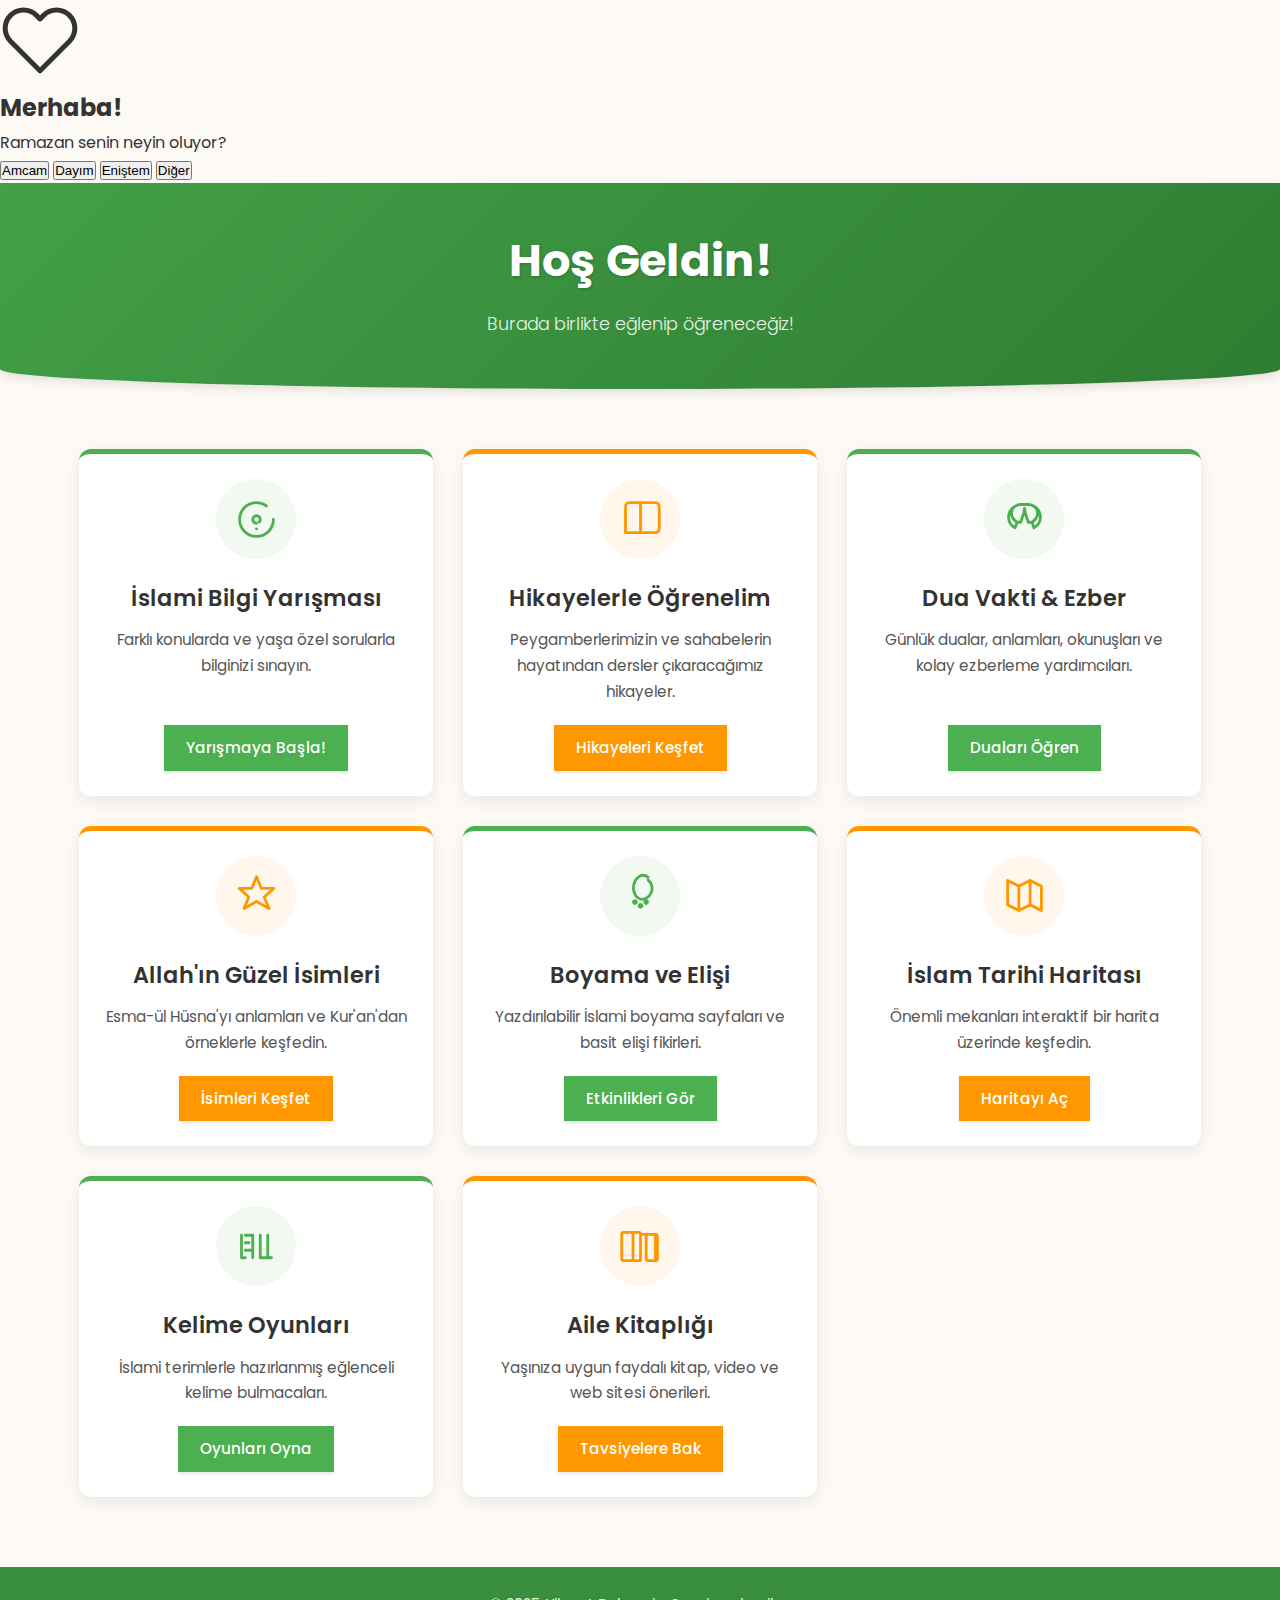
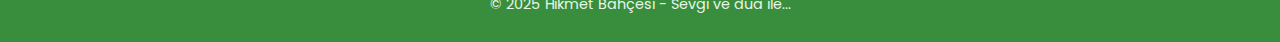
==== commit b8a45475: "Update index.html" ====
--- a/index.html
+++ b/index.html
@@ -3,8 +3,7 @@
 <head>
     <meta charset="UTF-8">
     <meta name="viewport" content="width=device-width, initial-scale=1.0">
-    <title>Hoş Geldin! - Ramazan</title>
-    <link rel="stylesheet" href="homepage-styles.css">
+    <title>Hoş Geldin!</title> <link rel="stylesheet" href="homepage-styles.css">
     <link rel="preconnect" href="https://fonts.googleapis.com">
     <link rel="preconnect" href="https://fonts.gstatic.com" crossorigin>
     <link href="https://fonts.googleapis.com/css2?family=Poppins:wght@300;400;500;600;700&display=swap" rel="stylesheet">
@@ -15,13 +14,15 @@
 
         <section id="welcome-screen" class="screen active">
             <div class="welcome-content">
-                <img src="images/welcome-icon.svg" alt="Karşılama İkonu" class="welcome-icon"> <h2>Merhaba!</h2>
+                 <svg class="welcome-icon" xmlns="http://www.w3.org/2000/svg" width="80" height="80" viewBox="0 0 24 24" fill="none" stroke="currentColor" stroke-width="1.5" stroke-linecap="round" stroke-linejoin="round" class="feather feather-heart"><path d="M20.84 4.61a5.5 5.5 0 0 0-7.78 0L12 5.67l-1.06-1.06a5.5 5.5 0 0 0-7.78 7.78l1.06 1.06L12 21.23l7.78-7.78 1.06-1.06a5.5 5.5 0 0 0 0-7.78z"></path></svg>
+                <h2>Merhaba!</h2>
                 <p class="question">Ramazan senin neyin oluyor?</p>
                 <div class="relation-buttons">
                     <button class="btn relation-button" data-relation="amca" data-title-prefix="Amcan">Amcam</button>
                     <button class="btn relation-button" data-relation="dayı" data-title-prefix="Dayın">Dayım</button>
                     <button class="btn relation-button" data-relation="enişte" data-title-prefix="Enişten">Eniştem</button>
-                    </div>
+                    <button class="btn relation-button" data-relation="diğer" data-title-prefix="Ramazan">Diğer</button>
+                </div>
             </div>
         </section>
 
@@ -36,30 +37,14 @@
             <main class="main-content">
                 <div class="container">
                     <section id="activity-grid" class="activity-grid">
-                        <div class="activity-card">
-                            <div class="card-icon">
-                                <svg class="icon-svg" width="50px" height="50px" viewBox="0 0 24 24" fill="none" xmlns="http://www.w3.org/2000/svg"><path d="M12 17V17.01M12 14C10.8954 14 10 13.1046 10 12C10 10.8954 10.8954 10 12 10C13.1046 10 14 10.8954 14 12C14 12.5214 13.8052 13.0013 13.4706 13.3665M21 12C21 16.9706 16.9706 21 12 21C7.02944 21 3 16.9706 3 12C3 7.02944 7.02944 3 12 3C13.9846 3 15.8096 3.63078 17.25 4.75" stroke="currentColor" stroke-width="1.5" stroke-linecap="round" stroke-linejoin="round"/></svg>
-                            </div>
-                            <h2 class="card-title">İslami Bilgi Yarışması</h2>
-                            <p class="card-description">Farklı konularda ve yaşa özel sorularla bilginizi sınayın.</p>
-                            <a href="/Yarismav2/" class="btn card-button">Yarışmaya Başla!</a>
-                        </div>
-
-                        <div class="activity-card">
-                             <div class="card-icon">
-                                 <svg class="icon-svg" width="50px" height="50px" viewBox="0 0 24 24" fill="none" xmlns="http://www.w3.org/2000/svg"><path d="M4 19V6.2C4 5.0799 4 4.51984 4.21799 4.09202C4.40973 3.71569 4.71569 3.40973 5.09202 3.21799C5.51984 3 6.0799 3 7.2 3H12M4 19V6.2M4 19H18.8C19.9201 19 20.4802 19 20.908 18.782C21.2843 18.5903 21.5903 18.2843 21.782 17.908C22 17.4802 22 16.9201 22 15.8V6.2C22 5.0799 22 4.51984 21.782 4.09202C21.5903 3.71569 21.2843 3.40973 20.908 3.21799C20.4802 3 19.9201 3 18.8 3H12M4 19H12M12 3V19M12 3H7.2M18.8 3H16.8" stroke="currentColor" stroke-width="1.5" stroke-linecap="round" stroke-linejoin="round"/></svg>
-                            </div>
-                            <h2 class="card-title">Hikayelerle Öğrenelim</h2>
-                             <p class="card-description">Peygamberlerimizin ve sahabelerin hayatından dersler çıkaracağımız hikayeler (seslendirmeli!).</p>
-                             <a href="hikayeler.html" class="btn card-button">Hikayeleri Keşfet</a>
-                        </div>
-
-                        <div class="activity-card"> <div class="card-icon"><svg class="icon-svg" width="50px" height="50px" viewBox="0 0 24 24" fill="none" xmlns="http://www.w3.org/2000/svg"><path d="M7 16.4563C4.93998 15.3849 3.54283 13.2171 3.5 10.8333C3.5 7.34756 5.97781 4.6283 9.08361 4.06036C9.38023 4 9.75 4.00001 10.042 4.00001M17 16.4563C19.06 15.3849 20.4572 13.2171 20.5 10.8333C20.5 7.34756 18.0222 4.6283 14.9164 4.06036C14.6198 4 14.25 4.00001 13.958 4.00001M10.042 4.00001C11.3 4.00001 12.7 4.00001 13.958 4.00001C16.5 4.00001 19 5.81734 19 8.49998C19 10.4255 17.7068 12.2835 16 13.4563M10.042 4.00001C7.50001 4 5.00001 5.81734 5.00001 8.49998C5.00001 10.4255 6.29321 12.2835 8.00001 13.4563M16 13.4563L17 16.4563M8.00001 13.4563L7 16.4563M12 6L12.4167 8.5M12 6L11.5833 8.5M11.5833 8.5L10 13.4563M12.4167 8.5L14 13.4563M14 13.4563L16 13.4563M10 13.4563H8.00001" stroke="currentColor" stroke-width="1.5" stroke-linecap="round" stroke-linejoin="round"/></svg></div> <h2 class="card-title">Dua Vakti & Ezber</h2> <p class="card-description">Günlük dualar, anlamları, okunuşları ve kolay ezberleme yardımcıları.</p> <a href="dualar.html" class="btn card-button">Duaları Öğren</a> </div>
-                         <div class="activity-card"> <div class="card-icon"><svg class="icon-svg" width="50px" height="50px" viewBox="0 0 24 24" fill="none" xmlns="http://www.w3.org/2000/svg"><path d="M12 2L14.5323 8.18237H21.1805L16.1141 12.8176L18.6464 19L12 15.1824L5.35363 19L7.8859 12.8176L2.81953 8.18237H9.46771L12 2Z" stroke="currentColor" stroke-width="1.5" stroke-linecap="round" stroke-linejoin="round"/></svg></div> <h2 class="card-title">Allah'ın Güzel İsimleri</h2> <p class="card-description">Esma-ül Hüsna'yı anlamları ve Kur'an'dan örneklerle keşfedin.</p> <a href="esmaulhusna.html" class="btn card-button">İsimleri Keşfet</a> </div>
-                         <div class="activity-card"> <div class="card-icon"><svg class="icon-svg" width="50px" height="50px" viewBox="0 0 24 24" fill="none" xmlns="http://www.w3.org/2000/svg"><path d="M16 2.20686C14.4684 1.02406 12.3967 1.01476 10.8523 2.17591C10.131 2.71914 9.54501 3.42323 9.14757 4.23198C8.06901 6.44604 7.89107 9.4482 9.30879 11.8539C9.59622 12.3196 9.96135 12.7299 10.3858 13.0675C11.518 14.0031 13.369 14.3197 15.0583 13.4978C17.464 12.246 18.7063 9.20667 17.9304 6.59811C17.6064 5.4513 16.9355 4.42917 16 3.64306" stroke="currentColor" stroke-width="1.5" stroke-linecap="round" stroke-linejoin="round"/><path d="M10.5 15.5C10.5 16.3284 9.82843 17 9 17C8.17157 17 7.5 16.3284 7.5 15.5C7.5 14.6716 8.17157 14 9 14C9.82843 14 10.5 14.6716 10.5 15.5Z" fill="currentColor"/><path d="M13.5 17.5C13.5 18.3284 12.8284 19 12 19C11.1716 19 10.5 18.3284 10.5 17.5C10.5 16.6716 11.1716 16 12 16C12.8284 16 13.5 16.6716 13.5 17.5Z" fill="currentColor"/><path d="M16.5 15.5C16.5 16.3284 15.8284 17 15 17C14.1716 17 13.5 16.3284 13.5 15.5C13.5 14.6716 14.1716 14 15 14C15.8284 14 16.5 14.6716 16.5 15.5Z" fill="currentColor"/></svg></div> <h2 class="card-title">Boyama ve Elişi</h2> <p class="card-description">Yazdırılabilir İslami boyama sayfaları ve basit elişi fikirleri.</p> <a href="boyama.html" class="btn card-button">Etkinlikleri Gör</a> </div>
-                         <div class="activity-card"> <div class="card-icon"><svg class="icon-svg" width="50px" height="50px" viewBox="0 0 24 24" fill="none" xmlns="http://www.w3.org/2000/svg"><path d="M9 20L3 17V4L9 7M9 20L15 17M9 20V7M15 17L21 20V7L15 4M15 17V4M15 4L9 7" stroke="currentColor" stroke-width="1.5" stroke-linecap="round" stroke-linejoin="round"/></svg></div> <h2 class="card-title">İslam Tarihi Haritası</h2> <p class="card-description">Önemli mekanları interaktif bir harita üzerinde keşfedin.</p> <a href="harita.html" class="btn card-button">Haritayı Aç</a> </div>
-                         <div class="activity-card"> <div class="card-icon"><svg class="icon-svg" width="50px" height="50px" viewBox="0 0 24 24" fill="none" xmlns="http://www.w3.org/2000/svg"><path d="M4 6V18H6M10 6V18M6 6H10M6 10H8M6 14H10M14 6V18M18 6V18H20M14 18H18" stroke="currentColor" stroke-width="1.5" stroke-linecap="round" stroke-linejoin="round"/></svg></div> <h2 class="card-title">Kelime Oyunları</h2> <p class="card-description">İslami terimlerle hazırlanmış eğlenceli kelime bulmacaları.</p> <a href="bulmaca.html" class="btn card-button">Oyunları Oyna</a> </div>
-                         <div class="activity-card"> <div class="card-icon"><svg class="icon-svg" width="50px" height="50px" viewBox="0 0 24 24" fill="none" xmlns="http://www.w3.org/2000/svg"><path d="M2 5.5V18.5C2 19.0523 2.44772 19.5 3 19.5H8M2 5.5C2 4.94772 2.44772 4.5 3 4.5H11C11.5523 4.5 12 4.94771 12 5.5V19.5M12 5.5H19C19.5523 5.5 20 5.94772 20 6.5V19.5M12 19.5H8M20 19.5H16C15.4477 19.5 15 19.0523 15 18.5V6.5C15 5.94771 15.4477 5.5 16 5.5H20C20.5523 5.5 21 5.94771 21 6.5V18.5C21 19.0523 20.5523 19.5 20 19.5M8 19.5V4.5" stroke="currentColor" stroke-width="1.5" stroke-linecap="round" stroke-linejoin="round"/></svg></div> <h2 class="card-title">Aile Kitaplığı</h2> <p class="card-description">Yaşınıza uygun faydalı kitap, video ve web sitesi önerileri.</p> <a href="tavsiyeler.html" class="btn card-button">Tavsiyelere Bak</a> </div>
+                        <div class="activity-card"> <div class="card-icon"> <svg class="icon-svg" width="50px" height="50px" viewBox="0 0 24 24" fill="none" xmlns="http://www.w3.org/2000/svg"><path d="M12 17V17.01M12 14C10.8954 14 10 13.1046 10 12C10 10.8954 10.8954 10 12 10C13.1046 10 14 10.8954 14 12C14 12.5214 13.8052 13.0013 13.4706 13.3665M21 12C21 16.9706 16.9706 21 12 21C7.02944 21 3 16.9706 3 12C3 7.02944 7.02944 3 12 3C13.9846 3 15.8096 3.63078 17.25 4.75" stroke="currentColor" stroke-width="1.5" stroke-linecap="round" stroke-linejoin="round"/></svg> </div> <h2 class="card-title">İslami Bilgi Yarışması</h2> <p class="card-description">Farklı konularda ve yaşa özel sorularla bilginizi sınayın.</p> <a href="/Yarismav2/" class="btn card-button">Yarışmaya Başla!</a> </div>
+                        <div class="activity-card"> <div class="card-icon"> <svg class="icon-svg" width="50px" height="50px" viewBox="0 0 24 24" fill="none" xmlns="http://www.w3.org/2000/svg"><path d="M4 19V6.2C4 5.0799 4 4.51984 4.21799 4.09202C4.40973 3.71569 4.71569 3.40973 5.09202 3.21799C5.51984 3 6.0799 3 7.2 3H12M4 19V6.2M4 19H18.8C19.9201 19 20.4802 19 20.908 18.782C21.2843 18.5903 21.5903 18.2843 21.782 17.908C22 17.4802 22 16.9201 22 15.8V6.2C22 5.0799 22 4.51984 21.782 4.09202C21.5903 3.71569 21.2843 3.40973 20.908 3.21799C20.4802 3 19.9201 3 18.8 3H12M4 19H12M12 3V19M12 3H7.2M18.8 3H16.8" stroke="currentColor" stroke-width="1.5" stroke-linecap="round" stroke-linejoin="round"/></svg> </div> <h2 class="card-title">Hikayelerle Öğrenelim</h2> <p class="card-description">Peygamberlerimizin ve sahabelerin hayatından dersler çıkaracağımız hikayeler.</p> <a href="hikayeler.html" class="btn card-button">Hikayeleri Keşfet</a> </div>
+                        <div class="activity-card"> <div class="card-icon"> <svg class="icon-svg" width="50px" height="50px" viewBox="0 0 24 24" fill="none" xmlns="http://www.w3.org/2000/svg"><path d="M7 16.4563C4.93998 15.3849 3.54283 13.2171 3.5 10.8333C3.5 7.34756 5.97781 4.6283 9.08361 4.06036C9.38023 4 9.75 4.00001 10.042 4.00001M17 16.4563C19.06 15.3849 20.4572 13.2171 20.5 10.8333C20.5 7.34756 18.0222 4.6283 14.9164 4.06036C14.6198 4 14.25 4.00001 13.958 4.00001M10.042 4.00001C11.3 4.00001 12.7 4.00001 13.958 4.00001C16.5 4.00001 19 5.81734 19 8.49998C19 10.4255 17.7068 12.2835 16 13.4563M10.042 4.00001C7.50001 4 5.00001 5.81734 5.00001 8.49998C5.00001 10.4255 6.29321 12.2835 8.00001 13.4563M16 13.4563L17 16.4563M8.00001 13.4563L7 16.4563M12 6L12.4167 8.5M12 6L11.5833 8.5M11.5833 8.5L10 13.4563M12.4167 8.5L14 13.4563M14 13.4563L16 13.4563M10 13.4563H8.00001" stroke="currentColor" stroke-width="1.5" stroke-linecap="round" stroke-linejoin="round"/></svg> </div> <h2 class="card-title">Dua Vakti & Ezber</h2> <p class="card-description">Günlük dualar, anlamları, okunuşları ve kolay ezberleme yardımcıları.</p> <a href="dualar.html" class="btn card-button">Duaları Öğren</a> </div>
+                        <div class="activity-card"> <div class="card-icon"><svg class="icon-svg" width="50px" height="50px" viewBox="0 0 24 24" fill="none" xmlns="http://www.w3.org/2000/svg"><path d="M12 2L14.5323 8.18237H21.1805L16.1141 12.8176L18.6464 19L12 15.1824L5.35363 19L7.8859 12.8176L2.81953 8.18237H9.46771L12 2Z" stroke="currentColor" stroke-width="1.5" stroke-linecap="round" stroke-linejoin="round"/></svg></div> <h2 class="card-title">Allah'ın Güzel İsimleri</h2> <p class="card-description">Esma-ül Hüsna'yı anlamları ve Kur'an'dan örneklerle keşfedin.</p> <a href="esmaulhusna.html" class="btn card-button">İsimleri Keşfet</a> </div>
+                        <div class="activity-card"> <div class="card-icon"><svg class="icon-svg" width="50px" height="50px" viewBox="0 0 24 24" fill="none" xmlns="http://www.w3.org/2000/svg"><path d="M16 2.20686C14.4684 1.02406 12.3967 1.01476 10.8523 2.17591C10.131 2.71914 9.54501 3.42323 9.14757 4.23198C8.06901 6.44604 7.89107 9.4482 9.30879 11.8539C9.59622 12.3196 9.96135 12.7299 10.3858 13.0675C11.518 14.0031 13.369 14.3197 15.0583 13.4978C17.464 12.246 18.7063 9.20667 17.9304 6.59811C17.6064 5.4513 16.9355 4.42917 16 3.64306" stroke="currentColor" stroke-width="1.5" stroke-linecap="round" stroke-linejoin="round"/><path d="M10.5 15.5C10.5 16.3284 9.82843 17 9 17C8.17157 17 7.5 16.3284 7.5 15.5C7.5 14.6716 8.17157 14 9 14C9.82843 14 10.5 14.6716 10.5 15.5Z" fill="currentColor"/><path d="M13.5 17.5C13.5 18.3284 12.8284 19 12 19C11.1716 19 10.5 18.3284 10.5 17.5C10.5 16.6716 11.1716 16 12 16C12.8284 16 13.5 16.6716 13.5 17.5Z" fill="currentColor"/><path d="M16.5 15.5C16.5 16.3284 15.8284 17 15 17C14.1716 17 13.5 16.3284 13.5 15.5C13.5 14.6716 14.1716 14 15 14C15.8284 14 16.5 14.6716 16.5 15.5Z" fill="currentColor"/></svg></div> <h2 class="card-title">Boyama ve Elişi</h2> <p class="card-description">Yazdırılabilir İslami boyama sayfaları ve basit elişi fikirleri.</p> <a href="boyama.html" class="btn card-button">Etkinlikleri Gör</a> </div>
+                        <div class="activity-card"> <div class="card-icon"> <svg class="icon-svg" width="50px" height="50px" viewBox="0 0 24 24" fill="none" xmlns="http://www.w3.org/2000/svg"><path d="M9 20L3 17V4L9 7M9 20L15 17M9 20V7M15 17L21 20V7L15 4M15 17V4M15 4L9 7" stroke="currentColor" stroke-width="1.5" stroke-linecap="round" stroke-linejoin="round"/></svg> </div> <h2 class="card-title">İslam Tarihi Haritası</h2> <p class="card-description">Önemli mekanları interaktif bir harita üzerinde keşfedin.</p> <a href="harita.html" class="btn card-button">Haritayı Aç</a> </div>
+                        <div class="activity-card"> <div class="card-icon"> <svg class="icon-svg" width="50px" height="50px" viewBox="0 0 24 24" fill="none" xmlns="http://www.w3.org/2000/svg"><path d="M4 6V18H6M10 6V18M6 6H10M6 10H8M6 14H10M14 6V18M18 6V18H20M14 18H18" stroke="currentColor" stroke-width="1.5" stroke-linecap="round" stroke-linejoin="round"/></svg> </div> <h2 class="card-title">Kelime Oyunları</h2> <p class="card-description">İslami terimlerle hazırlanmış eğlenceli kelime bulmacaları.</p> <a href="bulmaca.html" class="btn card-button">Oyunları Oyna</a> </div>
+                        <div class="activity-card"> <div class="card-icon"> <svg class="icon-svg" width="50px" height="50px" viewBox="0 0 24 24" fill="none" xmlns="http://www.w3.org/2000/svg"><path d="M2 5.5V18.5C2 19.0523 2.44772 19.5 3 19.5H8M2 5.5C2 4.94772 2.44772 4.5 3 4.5H11C11.5523 4.5 12 4.94771 12 5.5V19.5M12 5.5H19C19.5523 5.5 20 5.94772 20 6.5V19.5M12 19.5H8M20 19.5H16C15.4477 19.5 15 19.0523 15 18.5V6.5C15 5.94771 15.4477 5.5 16 5.5H20C20.5523 5.5 21 5.94771 21 6.5V18.5C21 19.0523 20.5523 19.5 20 19.5M8 19.5V4.5" stroke="currentColor" stroke-width="1.5" stroke-linecap="round" stroke-linejoin="round"/></svg> </div> <h2 class="card-title">Aile Kitaplığı</h2> <p class="card-description">Yaşınıza uygun faydalı kitap, video ve web sitesi önerileri.</p> <a href="tavsiyeler.html" class="btn card-button">Tavsiyelere Bak</a> </div>
 
                     </section>
                 </div>
@@ -67,11 +52,12 @@
 
             <footer class="main-footer">
                 <div class="container">
-                    <p id="footer-text">&copy; 2025 - Sevgi ve dua ile...</p>
+                    <p id="footer-text">&copy; 2025 Hikmet Bahçesi - Sevgi ve dua ile...</p>
                 </div>
             </footer>
         </section>
 
     </div> <script src="homepage-script.js"></script>
-    </body>
+
+</body>
 </html>
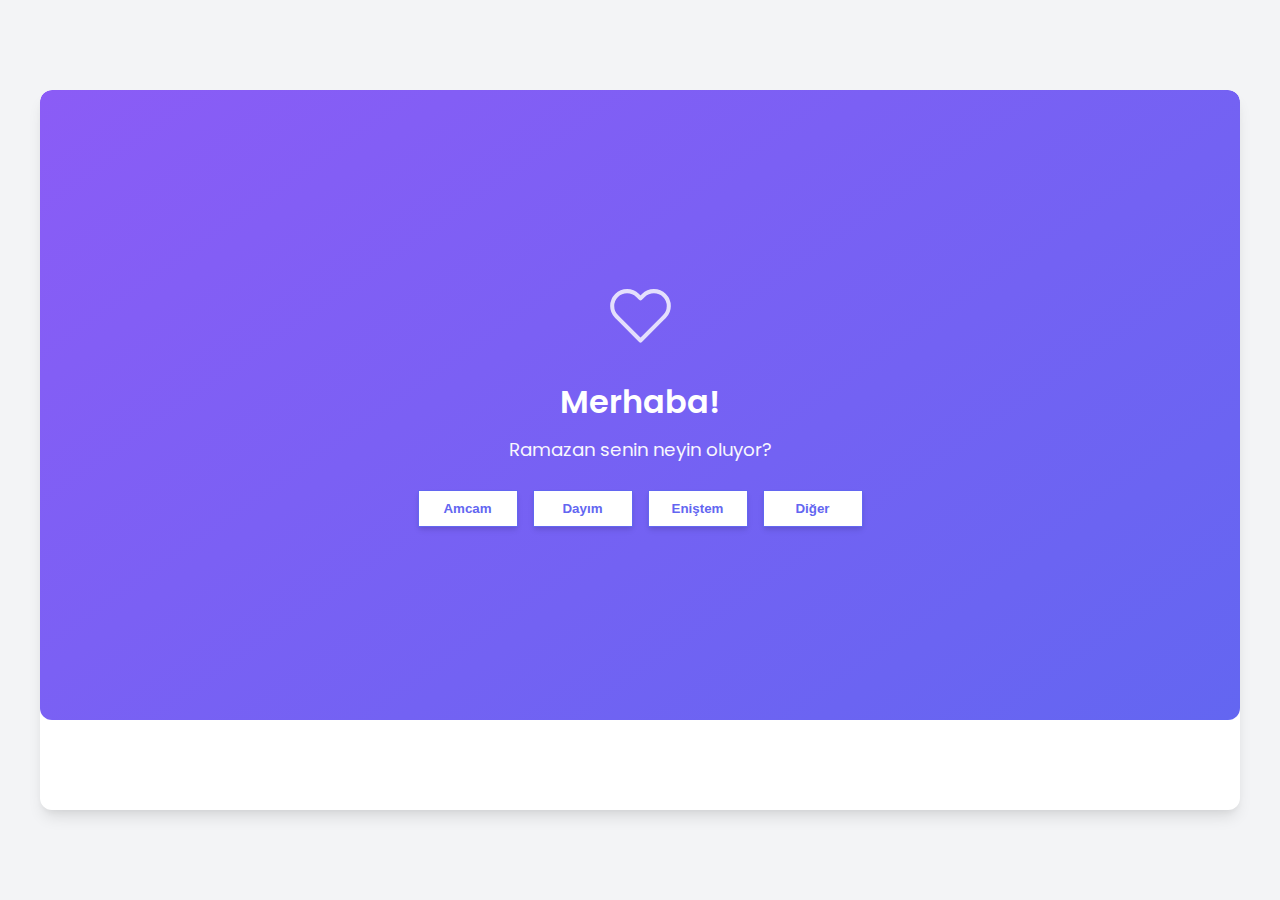
==== commit eea6cf35: "Update index.html" ====
--- a/index.html
+++ b/index.html
@@ -14,7 +14,7 @@
 
         <section id="welcome-screen" class="screen active">
             <div class="welcome-content">
-                 <svg class="welcome-icon" xmlns="http://www.w3.org/2000/svg" width="80" height="80" viewBox="0 0 24 24" fill="none" stroke="currentColor" stroke-width="1.5" stroke-linecap="round" stroke-linejoin="round" class="feather feather-heart"><path d="M20.84 4.61a5.5 5.5 0 0 0-7.78 0L12 5.67l-1.06-1.06a5.5 5.5 0 0 0-7.78 7.78l1.06 1.06L12 21.23l7.78-7.78 1.06-1.06a5.5 5.5 0 0 0 0-7.78z"></path></svg>
+                 <svg class="welcome-icon" xmlns="http://www.w3.org/2000/svg" width="70" height="70" viewBox="0 0 24 24" fill="none" stroke="currentColor" stroke-width="1.5" stroke-linecap="round" stroke-linejoin="round"><path d="M20.84 4.61a5.5 5.5 0 0 0-7.78 0L12 5.67l-1.06-1.06a5.5 5.5 0 0 0-7.78 7.78l1.06 1.06L12 21.23l7.78-7.78 1.06-1.06a5.5 5.5 0 0 0 0-7.78z"></path></svg>
                 <h2>Merhaba!</h2>
                 <p class="question">Ramazan senin neyin oluyor?</p>
                 <div class="relation-buttons">
@@ -52,12 +52,12 @@
 
             <footer class="main-footer">
                 <div class="container">
-                    <p id="footer-text">&copy; 2025 Hikmet Bahçesi - Sevgi ve dua ile...</p>
+                    <p id="footer-text">&copy; 2025 - Sevgi ve dua ile...</p>
                 </div>
             </footer>
         </section>
 
-    </div> <script src="homepage-script.js"></script>
+        </div> <script src="homepage-script.js"></script>
 
 </body>
 </html>
--- a/homepage-styles.css
+++ b/homepage-styles.css
@@ -1,129 +1,163 @@
-/* homepage-styles.css - Ana Sayfa Stilleri (Gömülü SVG Uyumlu) */
+/* homepage-styles.css - Ana Sayfa Stilleri (Renk/Uyum Düzeltmeleri) */
 
 /* === Google Font === */
 @import url('https://fonts.googleapis.com/css2?family=Poppins:wght@300;400;500;600;700&display=swap');
 
-/* === Değişkenler === */
+/* === Değişkenler (YENİ RENK PALETİ) === */
 :root {
+    /* Ana Renk Paleti (Mor/İndigo Odaklı) */
+    --hp-bg-color: #f3f4f6; /* Açık Gri Arka Plan */
+    --hp-container-bg: #ffffff;
+    --hp-welcome-bg: linear-gradient(145deg, #8b5cf6, #6366f1); /* Mor/İndigo */
+    --hp-welcome-text: #ffffff;
+    --hp-header-bg: linear-gradient(135deg, #6366f1, #4f46e5); /* İndigo/Koyu İndigo */
+    --hp-header-text: #ffffff;
+    --hp-card-bg: #ffffff;
+    --hp-text-primary: #1f2937; /* Koyu Gri */
+    --hp-text-secondary: #4b5563; /* Orta Gri */
+    --hp-primary-color: #6366f1; /* İndigo */
+    --hp-secondary-color: #8b5cf6; /* Mor */
+    --hp-accent-color-1: #a78bfa; /* Açık Mor */
+    --hp-accent-color-2: #7c3aed; /* Koyu Mor */
+    --hp-footer-bg: #4338ca; /* Daha Koyu İndigo */
+    --hp-footer-text: #e0e7ff; /* Açık İndigo Beyazı */
+    --hp-success-color: #10b981;
+    --hp-error-color: #ef4444;
+    --hp-warning-color: #f59e0b;
+    --hp-info-color: #3b82f6;
+
+    /* Buton Renkleri */
+    --hp-btn-primary-bg: linear-gradient(145deg, var(--hp-primary-color), var(--hp-secondary-color));
+    --hp-btn-primary-hover-bg: linear-gradient(145deg, #7c7fee, #9d7bf8);
+    --hp-btn-relation-bg: #ffffff; /* Beyaz Buton */
+    --hp-btn-relation-text: var(--hp-primary-color); /* İndigo Yazı */
+    --hp-btn-relation-hover-bg: #f0f1ff; /* Çok Açık İndigo */
+    --hp-btn-relation-hover-text: var(--hp-secondary-color); /* Hover'da Mor Yazı */
+    --hp-btn-card1-bg: var(--hp-primary-color);
+    --hp-btn-card1-hover-bg: #4f46e5; /* Koyu İndigo */
+    --hp-btn-card2-bg: var(--hp-secondary-color);
+    --hp-btn-card2-hover-bg: #7c3aed; /* Koyu Mor */
+
+
+    /* Diğer */
     --hp-font-family: 'Poppins', sans-serif;
-    --hp-bg-color: #fdfaf6;
-    --hp-header-bg: linear-gradient(135deg, #43a047, #2e7d32);
-    --hp-header-text: #ffffff;
     --hp-container-width: 1200px;
-    --hp-card-bg: #ffffff;
-    --hp-card-shadow: 0 5px 15px rgba(0, 0, 0, 0.08);
-    --hp-card-hover-shadow: 0 8px 25px rgba(0, 0, 0, 0.12);
-    --hp-text-primary: #333;
-    --hp-text-secondary: #555;
-    --hp-accent-color-1: #4caf50; /* Yeşil */
-    --hp-accent-color-2: #ff9800; /* Turuncu */
-    --hp-footer-bg: #388e3c;
-    --hp-footer-text: #e8f5e9;
     --hp-border-radius: 12px;
+    --hp-shadow-lg: 0 10px 15px -3px rgba(0, 0, 0, 0.1), 0 4px 6px -2px rgba(0, 0, 0, 0.05);
+    --hp-shadow-md: 0 4px 6px -1px rgba(0, 0, 0, 0.1), 0 2px 4px -1px rgba(0, 0, 0, 0.06);
     --hp-transition-speed: 0.3s;
+    --hp-animation-duration: 0.4s;
 }
 
 /* === Genel Sıfırlama ve Ayarlar === */
 *, *::before, *::after { box-sizing: border-box; margin: 0; padding: 0; }
-body { font-family: var(--hp-font-family); font-size: 16px; line-height: 1.7; color: var(--hp-text-primary); background-color: var(--hp-bg-color); overflow-x: hidden; }
-.container { width: 90%; max-width: var(--hp-container-width); margin: 0 auto; padding: 0 15px; }
+body { font-family: var(--hp-font-family); font-size: 16px; line-height: 1.6; color: var(--hp-text-primary); background-color: var(--hp-bg-color); min-height: 100vh; padding: 20px; display: flex; justify-content: center; align-items: center; }
+#app-container { background-color: var(--hp-container-bg); border-radius: var(--hp-border-radius); box-shadow: var(--hp-shadow-lg); width: 100%; max-width: var(--hp-container-width); min-height: 80vh; padding: 0; display: flex; flex-direction: column; overflow: hidden; }
 
-/* === Header === */
-.main-header { background: var(--hp-header-bg); color: var(--hp-header-text); padding: 40px 0 50px 0; text-align: center; border-bottom-left-radius: 50% 20px; border-bottom-right-radius: 50% 20px; margin-bottom: 40px; box-shadow: 0 4px 10px rgba(0, 0, 0, 0.1); }
-.main-header h1 { font-size: 2.8em; font-weight: 700; margin-bottom: 10px; text-shadow: 1px 1px 3px rgba(0, 0, 0, 0.2); }
-.main-header .subtitle { font-size: 1.1em; font-weight: 300; opacity: 0.9; }
+/* === Ekran Yönetimi === */
+.screen { display: none; width: 100%; animation: screenFadeIn var(--hp-animation-duration) ease-out; box-sizing: border-box; }
+.screen.active { display: block; }
+@keyframes screenFadeIn { from { opacity: 0; } to { opacity: 1; } }
 
-/* === Ana İçerik Alanı === */
-.main-content { padding: 20px 0; }
-
-/* === Aktivite Kartları Izgarası === */
-.activity-grid { display: grid; grid-template-columns: repeat(auto-fit, minmax(280px, 1fr)); gap: 30px; }
-
-/* === Aktivite Kartı === */
-.activity-card { background-color: var(--hp-card-bg); border-radius: var(--hp-border-radius); box-shadow: var(--hp-card-shadow); padding: 25px; text-align: center; display: flex; flex-direction: column; align-items: center; transition: transform var(--hp-transition-speed) ease, box-shadow var(--hp-transition-speed) ease; overflow: hidden; border-top: 5px solid var(--hp-accent-color-1); }
-.activity-card:nth-child(even) { border-top-color: var(--hp-accent-color-2); }
-.activity-card:hover { transform: translateY(-8px); box-shadow: var(--hp-card-hover-shadow); }
-
-/* Kart İkonu/Resmi Alanı */
-.card-icon {
-    margin-bottom: 20px;
-    background-color: rgba(76, 175, 80, 0.08); /* Daha soluk ikon arka planı */
-    border-radius: 50%;
-    width: 80px;
-    height: 80px;
-    display: flex;
-    justify-content: center;
-    align-items: center;
-    transition: background-color var(--hp-transition-speed) ease;
+/* === Karşılama Ekranı (#welcome-screen) === */
+#welcome-screen { display: flex; flex-direction: column; justify-content: center; align-items: center; min-height: 70vh; text-align: center; background: var(--hp-welcome-bg); color: var(--hp-welcome-text); border-radius: var(--hp-border-radius); padding: 30px 35px; }
+#welcome-screen.active { display: flex; } /* JS aktif ettiğinde flex olsun */
+.welcome-content { max-width: 500px; }
+.welcome-icon { width: 65px; height: 65px; margin-bottom: 20px; color: var(--hp-welcome-text); opacity: 0.8; }
+#welcome-screen h2 { font-size: 2em; font-weight: 600; margin-bottom: 8px; color: var(--hp-welcome-text); }
+#welcome-screen .question { font-size: 1.15em; margin-bottom: 25px; opacity: 0.95; }
+.relation-buttons { display: flex; flex-wrap: wrap; justify-content: center; gap: 15px; }
+/* İlişki Butonları - Düzeltilmiş */
+.relation-button {
+    background: var(--hp-btn-relation-bg);
+    color: var(--hp-btn-relation-text) !important; /* Yazı rengini zorla */
+    font-weight: 600;
+    padding: 10px 20px;
+    box-shadow: var(--hp-shadow-md);
+    border: 1px solid var(--hp-primary-color); /* Kenarlık ekle */
+    min-width: 100px; /* Minimum genişlik */
+    /* Genel .btn stillerini de alır */
 }
-.activity-card:nth-child(even) .card-icon {
-    background-color: rgba(255, 152, 0, 0.08);
+.relation-button:hover:not(:disabled) {
+    background: var(--hp-btn-relation-hover-bg);
+    color: var(--hp-btn-relation-hover-text) !important; /* Hover yazı rengi */
+    box-shadow: var(--hp-shadow-lg);
+    transform: translateY(-2px);
 }
 
-/* Gömülü SVG İkon Stili */
-.card-icon svg.icon-svg { /* HTML'deki svg etiketine class="icon-svg" eklenmişti */
-    width: 45px;  /* Boyut */
-    height: 45px; /* Boyut */
-    stroke-width: 1.5; /* SVG içindeki stroke-width'i geçersiz kılabilir veya destekleyebilir */
-    color: var(--hp-accent-color-1); /* SVG'de stroke="currentColor" varsa rengi buradan alır */
-    fill: none; /* Genellikle ikonlarda dolgu istenmez, stroke kullanılır */
-}
-.activity-card:nth-child(even) .card-icon svg.icon-svg {
-     color: var(--hp-accent-color-2); /* Farklı renk */
-}
-/* Eğer SVG'leriniz fill kullanıyorsa veya stroke istemiyorsanız:
-.card-icon svg.icon-svg {
-    fill: var(--hp-accent-color-1);
-    stroke: none;
-}
-.activity-card:nth-child(even) .card-icon svg.icon-svg {
-     fill: var(--hp-accent-color-2);
-}
-*/
+/* === Ana İçerik Ekranı (#main-content-screen) === */
+#main-content-screen { padding: 0; }
 
+/* Header (Yeni Renk) */
+.main-header { background: var(--hp-header-bg); color: var(--hp-header-text); padding: 30px 0 40px 0; text-align: center; border-bottom-left-radius: 45% 15px; border-bottom-right-radius: 45% 15px; margin-bottom: 35px; box-shadow: 0 4px 12px rgba(0, 0, 0, 0.1); }
+.main-header .container { padding: 0 15px; }
+#main-title { font-size: 2em; font-weight: 700; margin-bottom: 8px; text-shadow: 1px 1px 2px rgba(0, 0, 0, 0.2); /* Okunabilirlik için gölge */ }
+#main-subtitle { font-size: 1em; font-weight: 300; opacity: 0.95; margin: 0; }
 
-/* Kart Başlığı */
-.card-title { font-size: 1.4em; font-weight: 600; color: var(--hp-text-primary); margin-bottom: 10px; }
+/* Ana İçerik Alanı */
+.main-content { padding: 20px 0; } /* Üst/Alt boşluk */
+.container { width: 90%; max-width: var(--hp-container-width); margin: 0 auto; padding: 0 15px; } /* Tekrar tanımlandı, sorun olmaz */
 
-/* Kart Açıklaması */
-.card-description { font-size: 0.95em; color: var(--hp-text-secondary); margin-bottom: 20px; flex-grow: 1; min-height: 50px; }
+/* Aktivite Kartları Izgarası */
+.activity-grid { display: grid; grid-template-columns: repeat(auto-fit, minmax(270px, 1fr)); gap: 25px; }
 
-/* Kart Butonu (Genel Buton Stili) */
-.card-button {
-    display: inline-block; padding: 10px 22px; font-size: 0.95em; font-weight: 500; text-decoration: none;
-    border-radius: var(--hp-border-radius-sm); background: var(--hp-accent-color-1); color: white;
-    transition: background-color var(--hp-transition-speed) ease, transform var(--hp-transition-speed) ease;
-    margin-top: auto; border: none; cursor: pointer; /* Link olsa bile buton gibi görünsün */
-    box-shadow: 0 2px 4px rgba(0,0,0,0.1);
-}
-.activity-card:nth-child(even) .card-button { background: var(--hp-accent-color-2); }
-.card-button:hover { background-color: #388e3c; transform: scale(1.05); box-shadow: 0 4px 8px rgba(0,0,0,0.15); }
-.activity-card:nth-child(even) .card-button:hover { background-color: #f57c00; }
+/* Aktivite Kartı */
+.activity-card { background-color: var(--hp-card-bg); border-radius: var(--hp-border-radius); box-shadow: var(--hp-shadow-md); padding: 20px; text-align: center; display: flex; flex-direction: column; align-items: center; transition: transform var(--hp-transition-speed) ease, box-shadow var(--hp-transition-speed) ease; overflow: hidden; border-top: 5px solid var(--hp-primary-color); /* Ana renk */ }
+.activity-card:nth-child(even) { border-top-color: var(--hp-secondary-color); /* İkincil renk */ }
+.activity-card:hover { transform: translateY(-6px); box-shadow: var(--hp-shadow-lg); }
+
+/* Kart İkonu */
+.card-icon { margin-bottom: 18px; background-color: rgba(99, 102, 241, 0.08); border-radius: 50%; width: 70px; height: 70px; display: flex; justify-content: center; align-items: center; }
+.activity-card:nth-child(even) .card-icon { background-color: rgba(139, 92, 246, 0.08); }
+.card-icon svg.icon-svg { width: 38px; height: 38px; stroke-width: 1.5; color: var(--hp-primary-color); fill: none; }
+.activity-card:nth-child(even) .card-icon svg.icon-svg { color: var(--hp-secondary-color); }
+
+/* Kart İçeriği */
+.card-title { font-size: 1.3em; font-weight: 600; color: var(--hp-text-primary); margin-bottom: 8px; }
+.card-description { font-size: 0.9em; color: var(--hp-text-secondary); margin-bottom: 18px; flex-grow: 1; min-height: 45px; }
+
+/* Kart Butonu (Genel .btn stilini ve yeni renkleri kullanır) */
+.card-button { padding: 8px 20px; font-size: 0.9em; font-weight: 500; margin-top: auto; background: var(--hp-btn-card1-bg); text-decoration: none; color: white;}
+.activity-card:nth-child(even) .card-button { background: var(--hp-btn-card2-bg); }
+.card-button:hover { background: var(--hp-btn-card1-hover-bg); transform: scale(1.03); }
+.activity-card:nth-child(even) .card-button:hover { background: var(--hp-btn-card2-hover-bg); }
 
 /* === Footer === */
-.main-footer { margin-top: 50px; background-color: var(--hp-footer-bg); color: var(--hp-footer-text); padding: 25px 0; text-align: center; font-size: 0.9em; }
+.main-footer { margin-top: 40px; background-color: var(--hp-footer-bg); color: var(--hp-footer-text); padding: 20px 0; text-align: center; font-size: 0.9em; }
+#footer-text { margin: 0; }
 
 /* === Medya Sorguları (Mobil Uyum) === */
 @media (max-width: 992px) {
-    .activity-grid { grid-template-columns: repeat(auto-fit, minmax(260px, 1fr)); gap: 25px; }
-    .main-header h1 { font-size: 2.4em; }
+    .activity-grid { grid-template-columns: repeat(auto-fit, minmax(260px, 1fr)); gap: 20px; }
+    .main-header h1 { font-size: 2.2em; }
+    #main-title {font-size: 2em;}
 }
 @media (max-width: 768px) {
-    body { padding: 10px; }
-    #app-container { padding: 20px 15px; }
-    .main-header { padding: 30px 0 40px 0; margin-bottom: 30px;}
-    .main-header h1 { font-size: 2em; }
-    .main-header .subtitle { font-size: 1em; }
-    .activity-grid { grid-template-columns: repeat(auto-fit, minmax(240px, 1fr)); gap: 20px; }
-    .activity-card { padding: 20px; }
-    .card-title { font-size: 1.3em; }
-    .card-description { font-size: 0.9em; min-height: 40px; }
-    .card-button { padding: 9px 18px; font-size: 0.9em; }
+    body { padding: 0; } /* Mobilde kenar boşluğu sıfırla */
+    #app-container { padding: 0; min-height: 100vh; border-radius: 0; box-shadow: none; max-width: 100%;}
+    .screen { padding: 25px 15px; border-radius: 0;} /* Ekran iç boşluğu */
+    #welcome-screen { min-height: 100vh; border-radius: 0; justify-content: center;} /* Tam ekran kapla */
+    #main-content-screen { border-radius: 0; } /* Ana içerik de tam ekran */
+    .main-header { padding: 25px 0 35px 0; margin-bottom: 25px; border-radius: 0 0 25px 25px; /* Daha basit kavis */}
+    h1, #main-title { font-size: 1.7em; }
+    h2 { font-size: 1.3em; }
+    #welcome-screen h2 { font-size: 1.7em;}
+    #welcome-screen .question { font-size: 1.1em;}
+    .relation-buttons { gap: 12px; flex-direction: column; align-items: center; }
+    .relation-button { width: 90%; max-width: 300px;}
+    .container { width: 100%; } /* Konteyner tam genişlik */
+    .activity-grid { grid-template-columns: repeat(auto-fit, minmax(220px, 1fr)); gap: 15px; }
+    .activity-card { padding: 18px; }
+    .card-title { font-size: 1.15em; }
+    .card-description { font-size: 0.85em; min-height: 40px; }
 }
 @media (max-width: 480px) {
-     .main-header h1 { font-size: 1.8em; }
-     .main-header .subtitle { font-size: 0.9em; }
-     .activity-grid { grid-template-columns: 1fr; /* Mobilde tek sütun */ gap: 15px; }
-     .activity-card { padding: 15px; }
-     .card-title { font-size: 1.2em; }
+    h1, #main-title { font-size: 1.5em; }
+    .main-header .subtitle { font-size: 0.9em; }
+     #welcome-screen h2 { font-size: 1.5em;}
+    #welcome-screen .question { font-size: 1em;}
+    .activity-grid { grid-template-columns: 1fr; } /* Tek sütun */
+    .activity-card { padding: 15px; }
+    .card-title { font-size: 1.1em; }
+    .main-footer { padding: 15px 0; font-size: 0.8em;}
 }
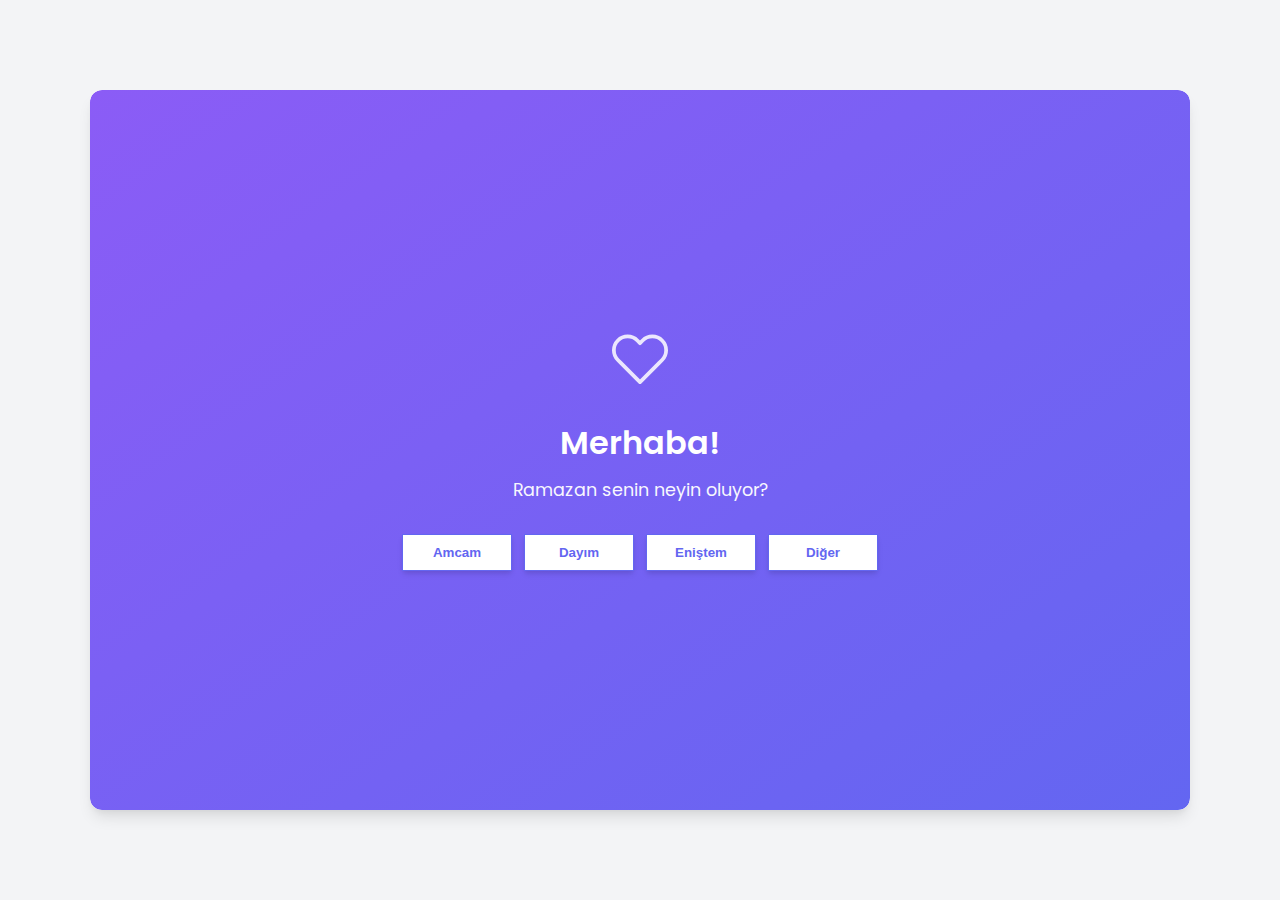
==== commit 1a39cd90: "Update index.html" ====
--- a/index.html
+++ b/index.html
@@ -7,6 +7,9 @@
     <link rel="preconnect" href="https://fonts.googleapis.com">
     <link rel="preconnect" href="https://fonts.gstatic.com" crossorigin>
     <link href="https://fonts.googleapis.com/css2?family=Poppins:wght@300;400;500;600;700&display=swap" rel="stylesheet">
+
+    <script src='https://meet.jit.si/external_api.js'></script>
+
 </head>
 <body>
 
@@ -45,7 +48,14 @@
                         <div class="activity-card"> <div class="card-icon"> <svg class="icon-svg" width="50px" height="50px" viewBox="0 0 24 24" fill="none" xmlns="http://www.w3.org/2000/svg"><path d="M9 20L3 17V4L9 7M9 20L15 17M9 20V7M15 17L21 20V7L15 4M15 17V4M15 4L9 7" stroke="currentColor" stroke-width="1.5" stroke-linecap="round" stroke-linejoin="round"/></svg> </div> <h2 class="card-title">İslam Tarihi Haritası</h2> <p class="card-description">Önemli mekanları interaktif bir harita üzerinde keşfedin.</p> <a href="harita.html" class="btn card-button">Haritayı Aç</a> </div>
                         <div class="activity-card"> <div class="card-icon"> <svg class="icon-svg" width="50px" height="50px" viewBox="0 0 24 24" fill="none" xmlns="http://www.w3.org/2000/svg"><path d="M4 6V18H6M10 6V18M6 6H10M6 10H8M6 14H10M14 6V18M18 6V18H20M14 18H18" stroke="currentColor" stroke-width="1.5" stroke-linecap="round" stroke-linejoin="round"/></svg> </div> <h2 class="card-title">Kelime Oyunları</h2> <p class="card-description">İslami terimlerle hazırlanmış eğlenceli kelime bulmacaları.</p> <a href="bulmaca.html" class="btn card-button">Oyunları Oyna</a> </div>
                         <div class="activity-card"> <div class="card-icon"> <svg class="icon-svg" width="50px" height="50px" viewBox="0 0 24 24" fill="none" xmlns="http://www.w3.org/2000/svg"><path d="M2 5.5V18.5C2 19.0523 2.44772 19.5 3 19.5H8M2 5.5C2 4.94772 2.44772 4.5 3 4.5H11C11.5523 4.5 12 4.94771 12 5.5V19.5M12 5.5H19C19.5523 5.5 20 5.94772 20 6.5V19.5M12 19.5H8M20 19.5H16C15.4477 19.5 15 19.0523 15 18.5V6.5C15 5.94771 15.4477 5.5 16 5.5H20C20.5523 5.5 21 5.94771 21 6.5V18.5C21 19.0523 20.5523 19.5 20 19.5M8 19.5V4.5" stroke="currentColor" stroke-width="1.5" stroke-linecap="round" stroke-linejoin="round"/></svg> </div> <h2 class="card-title">Aile Kitaplığı</h2> <p class="card-description">Yaşınıza uygun faydalı kitap, video ve web sitesi önerileri.</p> <a href="tavsiyeler.html" class="btn card-button">Tavsiyelere Bak</a> </div>
-
+                        <div class="activity-card">
+                             <div class="card-icon">
+                                 <svg class="icon-svg" width="50px" height="50px" viewBox="0 0 24 24" fill="none" xmlns="http://www.w3.org/2000/svg"><path d="M15.75 5.25H8.25C6.75736 5.25 5.55 6.54721 5.55 8V16C5.55 17.4528 6.75736 18.75 8.25 18.75H15.75C17.2426 18.75 18.45 17.4528 18.45 16V8C18.45 6.54721 17.2426 5.25 15.75 5.25Z" stroke="currentColor" stroke-width="1.5" stroke-linecap="round" stroke-linejoin="round"/><path d="M18.45 9.75L21.45 7.5V16.5L18.45 14.25" stroke="currentColor" stroke-width="1.5" stroke-linecap="round" stroke-linejoin="round"/></svg>
+                             </div>
+                             <h2 class="card-title">Görüntülü Sohbet</h2>
+                             <p class="card-description">Haberleşerek belirlediğimiz zamanlarda buradan görüşebiliriz!</p>
+                             <button id="start-jitsi-button" class="btn card-button">Odaya Katıl</button>
+                        </div>
                     </section>
                 </div>
             </main>
@@ -57,6 +67,14 @@
             </footer>
         </section>
 
+        <section id="jitsi-meet-screen" class="screen">
+            <div class="jitsi-header">
+                 <h2>Sohbet Odası</h2>
+                 <button id="back-to-main-button" class="btn btn-secondary btn-small">Ana Sayfaya Dön</button>
+            </div>
+            <div id="jitsi-container" style="height: 75vh; width: 100%;"></div>
+        </section>
+
         </div> <script src="homepage-script.js"></script>
 
 </body>
--- a/homepage-styles.css
+++ b/homepage-styles.css
@@ -1,11 +1,11 @@
-/* homepage-styles.css - Ana Sayfa Stilleri (Renk/Uyum Düzeltmeleri) */
+/* homepage-styles.css - Ana Sayfa Stilleri (Uyumlu ve Düzeltilmiş) */
 
 /* === Google Font === */
 @import url('https://fonts.googleapis.com/css2?family=Poppins:wght@300;400;500;600;700&display=swap');
 
-/* === Değişkenler (YENİ RENK PALETİ) === */
+/* === Değişkenler (Mor/İndigo Odaklı Yeni Palet) === */
 :root {
-    /* Ana Renk Paleti (Mor/İndigo Odaklı) */
+    /* Renkler */
     --hp-bg-color: #f3f4f6; /* Açık Gri Arka Plan */
     --hp-container-bg: #ffffff;
     --hp-welcome-bg: linear-gradient(145deg, #8b5cf6, #6366f1); /* Mor/İndigo */
@@ -13,35 +13,34 @@
     --hp-header-bg: linear-gradient(135deg, #6366f1, #4f46e5); /* İndigo/Koyu İndigo */
     --hp-header-text: #ffffff;
     --hp-card-bg: #ffffff;
-    --hp-text-primary: #1f2937; /* Koyu Gri */
-    --hp-text-secondary: #4b5563; /* Orta Gri */
+    --hp-text-primary: #111827; /* Daha Koyu Gri */
+    --hp-text-secondary: #4b5563;
     --hp-primary-color: #6366f1; /* İndigo */
     --hp-secondary-color: #8b5cf6; /* Mor */
-    --hp-accent-color-1: #a78bfa; /* Açık Mor */
-    --hp-accent-color-2: #7c3aed; /* Koyu Mor */
-    --hp-footer-bg: #4338ca; /* Daha Koyu İndigo */
-    --hp-footer-text: #e0e7ff; /* Açık İndigo Beyazı */
+    --hp-accent-color-1: var(--hp-primary-color); /* Kartlarda ana rengi kullanalım */
+    --hp-accent-color-2: var(--hp-secondary-color); /* Kartlarda ikincil rengi kullanalım */
+    --hp-footer-bg: #4338ca; /* Koyu İndigo */
+    --hp-footer-text: #e0e7ff;
     --hp-success-color: #10b981;
     --hp-error-color: #ef4444;
     --hp-warning-color: #f59e0b;
     --hp-info-color: #3b82f6;
 
-    /* Buton Renkleri */
+    /* Butonlar */
     --hp-btn-primary-bg: linear-gradient(145deg, var(--hp-primary-color), var(--hp-secondary-color));
     --hp-btn-primary-hover-bg: linear-gradient(145deg, #7c7fee, #9d7bf8);
-    --hp-btn-relation-bg: #ffffff; /* Beyaz Buton */
+    --hp-btn-relation-bg: #ffffff;
     --hp-btn-relation-text: var(--hp-primary-color); /* İndigo Yazı */
-    --hp-btn-relation-hover-bg: #f0f1ff; /* Çok Açık İndigo */
-    --hp-btn-relation-hover-text: var(--hp-secondary-color); /* Hover'da Mor Yazı */
+    --hp-btn-relation-hover-bg: #eef2ff; /* Çok Açık İndigo */
+    --hp-btn-relation-hover-text: #4f46e5; /* Koyu İndigo Yazı */
     --hp-btn-card1-bg: var(--hp-primary-color);
-    --hp-btn-card1-hover-bg: #4f46e5; /* Koyu İndigo */
+    --hp-btn-card1-hover-bg: #4f46e5;
     --hp-btn-card2-bg: var(--hp-secondary-color);
-    --hp-btn-card2-hover-bg: #7c3aed; /* Koyu Mor */
-
+    --hp-btn-card2-hover-bg: #7c3aed;
 
     /* Diğer */
     --hp-font-family: 'Poppins', sans-serif;
-    --hp-container-width: 1200px;
+    --hp-container-width: 1100px; /* Biraz daha dar */
     --hp-border-radius: 12px;
     --hp-shadow-lg: 0 10px 15px -3px rgba(0, 0, 0, 0.1), 0 4px 6px -2px rgba(0, 0, 0, 0.05);
     --hp-shadow-md: 0 4px 6px -1px rgba(0, 0, 0, 0.1), 0 2px 4px -1px rgba(0, 0, 0, 0.06);
@@ -56,105 +55,123 @@
 
 /* === Ekran Yönetimi === */
 .screen { display: none; width: 100%; animation: screenFadeIn var(--hp-animation-duration) ease-out; box-sizing: border-box; }
-.screen.active { display: block; }
+.screen.active { display: block; } /* Varsayılan block, welcome için flex override edilecek */
 @keyframes screenFadeIn { from { opacity: 0; } to { opacity: 1; } }
 
 /* === Karşılama Ekranı (#welcome-screen) === */
-#welcome-screen { display: flex; flex-direction: column; justify-content: center; align-items: center; min-height: 70vh; text-align: center; background: var(--hp-welcome-bg); color: var(--hp-welcome-text); border-radius: var(--hp-border-radius); padding: 30px 35px; }
-#welcome-screen.active { display: flex; } /* JS aktif ettiğinde flex olsun */
-.welcome-content { max-width: 500px; }
-.welcome-icon { width: 65px; height: 65px; margin-bottom: 20px; color: var(--hp-welcome-text); opacity: 0.8; }
+#welcome-screen {
+    display: none; /* Başlangıçta gizli, active ile flex olacak */
+    flex-direction: column;
+    justify-content: center;
+    align-items: center;
+    min-height: inherit; /* Konteyner yüksekliğini alsın */
+    text-align: center;
+    background: var(--hp-welcome-bg);
+    color: var(--hp-welcome-text);
+    border-radius: var(--hp-border-radius);
+    padding: 40px 35px; /* İç boşluk */
+}
+/* Aktif olduğunda flex olarak göster */
+#welcome-screen.screen.active {
+    display: flex;
+}
+.welcome-content { max-width: 550px; }
+.welcome-icon { width: 60px; height: 60px; margin-bottom: 20px; color: var(--hp-welcome-text); opacity: 0.85; }
 #welcome-screen h2 { font-size: 2em; font-weight: 600; margin-bottom: 8px; color: var(--hp-welcome-text); }
-#welcome-screen .question { font-size: 1.15em; margin-bottom: 25px; opacity: 0.95; }
-.relation-buttons { display: flex; flex-wrap: wrap; justify-content: center; gap: 15px; }
-/* İlişki Butonları - Düzeltilmiş */
+#welcome-screen .question { font-size: 1.1em; margin-bottom: 30px; opacity: 0.95; }
+.relation-buttons { display: flex; flex-wrap: wrap; justify-content: center; gap: 12px; } /* Buton aralığı */
+/* İlişki Butonları - Stil Güncellemesi */
 .relation-button {
     background: var(--hp-btn-relation-bg);
-    color: var(--hp-btn-relation-text) !important; /* Yazı rengini zorla */
+    color: var(--hp-btn-relation-text); /* Renk doğrudan atanmalı */
     font-weight: 600;
-    padding: 10px 20px;
+    padding: 10px 22px;
     box-shadow: var(--hp-shadow-md);
-    border: 1px solid var(--hp-primary-color); /* Kenarlık ekle */
-    min-width: 100px; /* Minimum genişlik */
-    /* Genel .btn stillerini de alır */
+    border: 1px solid var(--hp-primary-color);
+    min-width: 110px;
+    /* Genel .btn stillerini alır (border-radius, cursor, transition vb.) */
 }
 .relation-button:hover:not(:disabled) {
     background: var(--hp-btn-relation-hover-bg);
-    color: var(--hp-btn-relation-hover-text) !important; /* Hover yazı rengi */
+    color: var(--hp-btn-relation-hover-text); /* Hover yazı rengi */
     box-shadow: var(--hp-shadow-lg);
     transform: translateY(-2px);
 }
 
 /* === Ana İçerik Ekranı (#main-content-screen) === */
-#main-content-screen { padding: 0; }
+#main-content-screen { padding: 0; } /* İçeriği header/main/footer yönetecek */
 
-/* Header (Yeni Renk) */
-.main-header { background: var(--hp-header-bg); color: var(--hp-header-text); padding: 30px 0 40px 0; text-align: center; border-bottom-left-radius: 45% 15px; border-bottom-right-radius: 45% 15px; margin-bottom: 35px; box-shadow: 0 4px 12px rgba(0, 0, 0, 0.1); }
+/* Header (Yeni Renk ve Okunabilirlik) */
+.main-header { background: var(--hp-header-bg); color: var(--hp-header-text); padding: 30px 0 40px 0; text-align: center; border-bottom-left-radius: 50% 20px; border-bottom-right-radius: 50% 20px; margin-bottom: 35px; box-shadow: 0 4px 10px rgba(0, 0, 0, 0.1); }
 .main-header .container { padding: 0 15px; }
-#main-title { font-size: 2em; font-weight: 700; margin-bottom: 8px; text-shadow: 1px 1px 2px rgba(0, 0, 0, 0.2); /* Okunabilirlik için gölge */ }
-#main-subtitle { font-size: 1em; font-weight: 300; opacity: 0.95; margin: 0; }
+#main-title { font-size: 2em; font-weight: 700; margin-bottom: 8px; text-shadow: 1px 1px 3px rgba(0, 0, 0, 0.25); } /* Gölge eklendi */
+#main-subtitle { font-size: 1em; font-weight: 400; opacity: 0.9; margin: 0; }
 
 /* Ana İçerik Alanı */
-.main-content { padding: 20px 0; } /* Üst/Alt boşluk */
-.container { width: 90%; max-width: var(--hp-container-width); margin: 0 auto; padding: 0 15px; } /* Tekrar tanımlandı, sorun olmaz */
+.main-content { padding: 20px 0; }
+.container { width: 90%; max-width: var(--hp-container-width); margin: 0 auto; padding: 0 15px; }
 
 /* Aktivite Kartları Izgarası */
 .activity-grid { display: grid; grid-template-columns: repeat(auto-fit, minmax(270px, 1fr)); gap: 25px; }
 
 /* Aktivite Kartı */
-.activity-card { background-color: var(--hp-card-bg); border-radius: var(--hp-border-radius); box-shadow: var(--hp-shadow-md); padding: 20px; text-align: center; display: flex; flex-direction: column; align-items: center; transition: transform var(--hp-transition-speed) ease, box-shadow var(--hp-transition-speed) ease; overflow: hidden; border-top: 5px solid var(--hp-primary-color); /* Ana renk */ }
-.activity-card:nth-child(even) { border-top-color: var(--hp-secondary-color); /* İkincil renk */ }
+.activity-card { background-color: var(--hp-card-bg); border-radius: var(--hp-border-radius); box-shadow: var(--hp-shadow-md); padding: 20px; text-align: center; display: flex; flex-direction: column; align-items: center; transition: transform var(--hp-transition-speed) ease, box-shadow var(--hp-transition-speed) ease; overflow: hidden; border-top: 4px solid var(--hp-accent-color-1); }
+.activity-card:nth-child(even) { border-top-color: var(--hp-accent-color-2); }
 .activity-card:hover { transform: translateY(-6px); box-shadow: var(--hp-shadow-lg); }
 
 /* Kart İkonu */
-.card-icon { margin-bottom: 18px; background-color: rgba(99, 102, 241, 0.08); border-radius: 50%; width: 70px; height: 70px; display: flex; justify-content: center; align-items: center; }
-.activity-card:nth-child(even) .card-icon { background-color: rgba(139, 92, 246, 0.08); }
-.card-icon svg.icon-svg { width: 38px; height: 38px; stroke-width: 1.5; color: var(--hp-primary-color); fill: none; }
+.card-icon { margin-bottom: 18px; background-color: rgba(99, 102, 241, 0.08); /* Ana renge uygun */ border-radius: 50%; width: 65px; height: 65px; display: flex; justify-content: center; align-items: center; }
+.activity-card:nth-child(even) .card-icon { background-color: rgba(139, 92, 246, 0.08); /* İkincil renge uygun */ }
+.card-icon svg.icon-svg { width: 36px; height: 36px; stroke-width: 1.5; color: var(--hp-primary-color); fill: none; }
 .activity-card:nth-child(even) .card-icon svg.icon-svg { color: var(--hp-secondary-color); }
 
 /* Kart İçeriği */
-.card-title { font-size: 1.3em; font-weight: 600; color: var(--hp-text-primary); margin-bottom: 8px; }
+.card-title { font-size: 1.25em; font-weight: 600; color: var(--hp-text-primary); margin-bottom: 8px; }
 .card-description { font-size: 0.9em; color: var(--hp-text-secondary); margin-bottom: 18px; flex-grow: 1; min-height: 45px; }
 
 /* Kart Butonu (Genel .btn stilini ve yeni renkleri kullanır) */
-.card-button { padding: 8px 20px; font-size: 0.9em; font-weight: 500; margin-top: auto; background: var(--hp-btn-card1-bg); text-decoration: none; color: white;}
+.card-button { padding: 9px 20px; font-size: 0.9em; font-weight: 500; margin-top: auto; background: var(--hp-btn-card1-bg); text-decoration: none; color: white; }
 .activity-card:nth-child(even) .card-button { background: var(--hp-btn-card2-bg); }
 .card-button:hover { background: var(--hp-btn-card1-hover-bg); transform: scale(1.03); }
 .activity-card:nth-child(even) .card-button:hover { background: var(--hp-btn-card2-hover-bg); }
 
-/* === Footer === */
+/* === Footer (Yeni Renk) === */
 .main-footer { margin-top: 40px; background-color: var(--hp-footer-bg); color: var(--hp-footer-text); padding: 20px 0; text-align: center; font-size: 0.9em; }
-#footer-text { margin: 0; }
+#footer-text { margin: 0; opacity: 0.9;}
+
+/* === Mesaj Alanları (Tekrar) === */
+.message-area { padding: 10px 15px; margin-top: 15px; border-radius: var(--hp-border-radius-sm); text-align: center; font-weight: 500; font-size: 0.95em; border: 1px solid transparent; }
+/* Hata mesajı için ek stiller (setup-message için kullanılabilir) */
+#setup-message.error { color: var(--hp-error-color); background-color: #fee2e2; border-color: #fca5a5; }
+/* Uyarı mesajı (TTS için) */
+#tts-warning.warning-message { color: var(--hp-warning-color); background-color: #fffbeb; border-color: #fcd34d; }
+/* Bilgi mesajı (Soru geçişi için) */
+#question-transition-area.info-message { color: var(--hp-info-color); background-color: #e0e7ff; border-color: #a5b4fc; }
+
 
 /* === Medya Sorguları (Mobil Uyum) === */
-@media (max-width: 992px) {
-    .activity-grid { grid-template-columns: repeat(auto-fit, minmax(260px, 1fr)); gap: 20px; }
-    .main-header h1 { font-size: 2.2em; }
-    #main-title {font-size: 2em;}
-}
 @media (max-width: 768px) {
-    body { padding: 0; } /* Mobilde kenar boşluğu sıfırla */
+    body { padding: 0; }
     #app-container { padding: 0; min-height: 100vh; border-radius: 0; box-shadow: none; max-width: 100%;}
-    .screen { padding: 25px 15px; border-radius: 0;} /* Ekran iç boşluğu */
-    #welcome-screen { min-height: 100vh; border-radius: 0; justify-content: center;} /* Tam ekran kapla */
-    #main-content-screen { border-radius: 0; } /* Ana içerik de tam ekran */
-    .main-header { padding: 25px 0 35px 0; margin-bottom: 25px; border-radius: 0 0 25px 25px; /* Daha basit kavis */}
+    .screen { padding: 25px 15px; border-radius: 0; }
+    #welcome-screen { min-height: 100vh; border-radius: 0; justify-content: center; padding-bottom: 5vh;} /* Biraz alttan boşluk */
+    .main-header { padding: 25px 0 35px 0; margin-bottom: 25px; border-radius: 0 0 25px 25px;}
     h1, #main-title { font-size: 1.7em; }
     h2 { font-size: 1.3em; }
     #welcome-screen h2 { font-size: 1.7em;}
-    #welcome-screen .question { font-size: 1.1em;}
-    .relation-buttons { gap: 12px; flex-direction: column; align-items: center; }
-    .relation-button { width: 90%; max-width: 300px;}
-    .container { width: 100%; } /* Konteyner tam genişlik */
-    .activity-grid { grid-template-columns: repeat(auto-fit, minmax(220px, 1fr)); gap: 15px; }
+    #welcome-screen .question { font-size: 1.1em; margin-bottom: 25px;}
+    .relation-buttons { gap: 10px; flex-direction: column; align-items: center; width: 100%;} /* Butonları dikey yap */
+    .relation-button { width: 85%; max-width: 300px; padding: 12px;} /* Butonları genişlet */
+    .container { width: 100%; padding: 0 10px; /* Mobil için kenar boşluğu azalt */}
+    .activity-grid { grid-template-columns: repeat(auto-fit, minmax(240px, 1fr)); gap: 15px; }
     .activity-card { padding: 18px; }
     .card-title { font-size: 1.15em; }
-    .card-description { font-size: 0.85em; min-height: 40px; }
+    .card-description { font-size: 0.85em; min-height: 35px; }
 }
 @media (max-width: 480px) {
     h1, #main-title { font-size: 1.5em; }
     .main-header .subtitle { font-size: 0.9em; }
-     #welcome-screen h2 { font-size: 1.5em;}
+    #welcome-screen h2 { font-size: 1.5em;}
     #welcome-screen .question { font-size: 1em;}
     .activity-grid { grid-template-columns: 1fr; } /* Tek sütun */
     .activity-card { padding: 15px; }
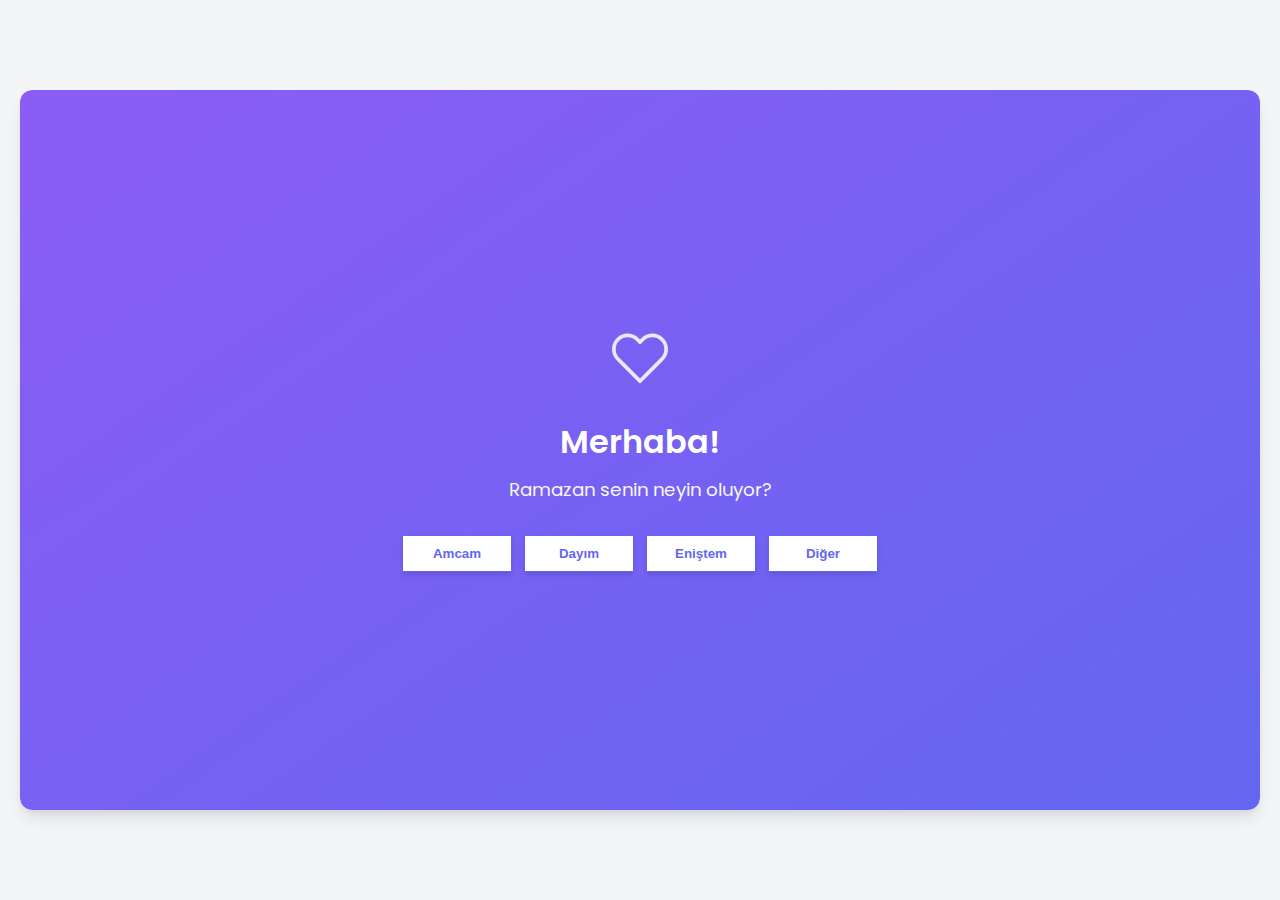
==== commit 88ebc395: "Update index.html" ====
--- a/index.html
+++ b/index.html
@@ -75,7 +75,7 @@
             <div id="jitsi-container" style="height: 75vh; width: 100%;"></div>
         </section>
 
-        </div> <script src="homepage-script.js"></script>
+    </div> <script src="homepage-script.js"></script>
 
 </body>
 </html>
--- a/homepage-styles.css
+++ b/homepage-styles.css
@@ -1,46 +1,42 @@
-/* homepage-styles.css - Ana Sayfa Stilleri (Uyumlu ve Düzeltilmiş) */
+/* homepage-styles.css - Ana Sayfa Stilleri (Tam ve Uyumlu) */
 
 /* === Google Font === */
 @import url('https://fonts.googleapis.com/css2?family=Poppins:wght@300;400;500;600;700&display=swap');
 
 /* === Değişkenler (Mor/İndigo Odaklı Yeni Palet) === */
 :root {
-    /* Renkler */
-    --hp-bg-color: #f3f4f6; /* Açık Gri Arka Plan */
+    --hp-font-family: 'Poppins', sans-serif;
+    --hp-bg-color: #f3f4f6;
     --hp-container-bg: #ffffff;
-    --hp-welcome-bg: linear-gradient(145deg, #8b5cf6, #6366f1); /* Mor/İndigo */
+    --hp-welcome-bg: linear-gradient(145deg, #8b5cf6, #6366f1);
     --hp-welcome-text: #ffffff;
-    --hp-header-bg: linear-gradient(135deg, #6366f1, #4f46e5); /* İndigo/Koyu İndigo */
+    --hp-header-bg: linear-gradient(135deg, #6366f1, #4f46e5);
     --hp-header-text: #ffffff;
     --hp-card-bg: #ffffff;
-    --hp-text-primary: #111827; /* Daha Koyu Gri */
+    --hp-text-primary: #111827;
     --hp-text-secondary: #4b5563;
-    --hp-primary-color: #6366f1; /* İndigo */
-    --hp-secondary-color: #8b5cf6; /* Mor */
-    --hp-accent-color-1: var(--hp-primary-color); /* Kartlarda ana rengi kullanalım */
-    --hp-accent-color-2: var(--hp-secondary-color); /* Kartlarda ikincil rengi kullanalım */
-    --hp-footer-bg: #4338ca; /* Koyu İndigo */
+    --hp-primary-color: #6366f1;
+    --hp-secondary-color: #8b5cf6;
+    --hp-accent-color-1: var(--hp-primary-color);
+    --hp-accent-color-2: var(--hp-secondary-color);
+    --hp-footer-bg: #4338ca;
     --hp-footer-text: #e0e7ff;
     --hp-success-color: #10b981;
     --hp-error-color: #ef4444;
     --hp-warning-color: #f59e0b;
     --hp-info-color: #3b82f6;
-
-    /* Butonlar */
     --hp-btn-primary-bg: linear-gradient(145deg, var(--hp-primary-color), var(--hp-secondary-color));
     --hp-btn-primary-hover-bg: linear-gradient(145deg, #7c7fee, #9d7bf8);
     --hp-btn-relation-bg: #ffffff;
-    --hp-btn-relation-text: var(--hp-primary-color); /* İndigo Yazı */
-    --hp-btn-relation-hover-bg: #eef2ff; /* Çok Açık İndigo */
-    --hp-btn-relation-hover-text: #4f46e5; /* Koyu İndigo Yazı */
+    --hp-btn-relation-text: var(--hp-primary-color);
+    --hp-btn-relation-hover-bg: #eef2ff;
+    --hp-btn-relation-hover-text: #4f46e5;
     --hp-btn-card1-bg: var(--hp-primary-color);
     --hp-btn-card1-hover-bg: #4f46e5;
     --hp-btn-card2-bg: var(--hp-secondary-color);
     --hp-btn-card2-hover-bg: #7c3aed;
-
-    /* Diğer */
-    --hp-font-family: 'Poppins', sans-serif;
-    --hp-container-width: 1100px; /* Biraz daha dar */
+    --hp-btn-secondary-bg: linear-gradient(145deg, #9ca3af, #6b7280);
+    --hp-btn-secondary-hover-bg: linear-gradient(145deg, #d1d5db, #9ca3af);
     --hp-border-radius: 12px;
     --hp-shadow-lg: 0 10px 15px -3px rgba(0, 0, 0, 0.1), 0 4px 6px -2px rgba(0, 0, 0, 0.05);
     --hp-shadow-md: 0 4px 6px -1px rgba(0, 0, 0, 0.1), 0 2px 4px -1px rgba(0, 0, 0, 0.06);
@@ -55,64 +51,36 @@
 
 /* === Ekran Yönetimi === */
 .screen { display: none; width: 100%; animation: screenFadeIn var(--hp-animation-duration) ease-out; box-sizing: border-box; }
-.screen.active { display: block; } /* Varsayılan block, welcome için flex override edilecek */
+.screen.active { display: block; } /* JS tarafından display:flex olarak ayarlanacaklar hariç */
 @keyframes screenFadeIn { from { opacity: 0; } to { opacity: 1; } }
 
 /* === Karşılama Ekranı (#welcome-screen) === */
-#welcome-screen {
-    display: none; /* Başlangıçta gizli, active ile flex olacak */
-    flex-direction: column;
-    justify-content: center;
-    align-items: center;
-    min-height: inherit; /* Konteyner yüksekliğini alsın */
-    text-align: center;
-    background: var(--hp-welcome-bg);
-    color: var(--hp-welcome-text);
-    border-radius: var(--hp-border-radius);
-    padding: 40px 35px; /* İç boşluk */
-}
-/* Aktif olduğunda flex olarak göster */
-#welcome-screen.screen.active {
-    display: flex;
-}
+#welcome-screen { display: none; /* JS active ekleyince flex olacak */ flex-direction: column; justify-content: center; align-items: center; min-height: inherit; text-align: center; background: var(--hp-welcome-bg); color: var(--hp-welcome-text); border-radius: var(--hp-border-radius); padding: 40px 35px; }
+#welcome-screen.active { display: flex; }
 .welcome-content { max-width: 550px; }
 .welcome-icon { width: 60px; height: 60px; margin-bottom: 20px; color: var(--hp-welcome-text); opacity: 0.85; }
 #welcome-screen h2 { font-size: 2em; font-weight: 600; margin-bottom: 8px; color: var(--hp-welcome-text); }
-#welcome-screen .question { font-size: 1.1em; margin-bottom: 30px; opacity: 0.95; }
-.relation-buttons { display: flex; flex-wrap: wrap; justify-content: center; gap: 12px; } /* Buton aralığı */
-/* İlişki Butonları - Stil Güncellemesi */
-.relation-button {
-    background: var(--hp-btn-relation-bg);
-    color: var(--hp-btn-relation-text); /* Renk doğrudan atanmalı */
-    font-weight: 600;
-    padding: 10px 22px;
-    box-shadow: var(--hp-shadow-md);
-    border: 1px solid var(--hp-primary-color);
-    min-width: 110px;
-    /* Genel .btn stillerini alır (border-radius, cursor, transition vb.) */
-}
-.relation-button:hover:not(:disabled) {
-    background: var(--hp-btn-relation-hover-bg);
-    color: var(--hp-btn-relation-hover-text); /* Hover yazı rengi */
-    box-shadow: var(--hp-shadow-lg);
-    transform: translateY(-2px);
-}
+#welcome-screen .question { font-size: 1.15em; margin-bottom: 30px; opacity: 0.95; }
+.relation-buttons { display: flex; flex-wrap: wrap; justify-content: center; gap: 12px; }
+.relation-button { background: var(--hp-btn-relation-bg); color: var(--hp-btn-relation-text); font-weight: 600; padding: 10px 22px; box-shadow: var(--hp-shadow-md); border: 1px solid var(--hp-primary-color); min-width: 110px; }
+.relation-button:hover:not(:disabled) { background: var(--hp-btn-relation-hover-bg); color: var(--hp-btn-relation-hover-text); box-shadow: var(--hp-shadow-lg); transform: translateY(-2px); }
 
 /* === Ana İçerik Ekranı (#main-content-screen) === */
-#main-content-screen { padding: 0; } /* İçeriği header/main/footer yönetecek */
+#main-content-screen { padding: 0; display: none; /* JS active ekleyince block olacak */ }
+#main-content-screen.active { display: block; }
 
-/* Header (Yeni Renk ve Okunabilirlik) */
+/* Header */
 .main-header { background: var(--hp-header-bg); color: var(--hp-header-text); padding: 30px 0 40px 0; text-align: center; border-bottom-left-radius: 50% 20px; border-bottom-right-radius: 50% 20px; margin-bottom: 35px; box-shadow: 0 4px 10px rgba(0, 0, 0, 0.1); }
 .main-header .container { padding: 0 15px; }
-#main-title { font-size: 2em; font-weight: 700; margin-bottom: 8px; text-shadow: 1px 1px 3px rgba(0, 0, 0, 0.25); } /* Gölge eklendi */
-#main-subtitle { font-size: 1em; font-weight: 400; opacity: 0.9; margin: 0; }
+#main-title { font-size: 2em; font-weight: 700; margin-bottom: 8px; text-shadow: 1px 1px 3px rgba(0, 0, 0, 0.25); }
+#main-subtitle { font-size: 1em; font-weight: 400; opacity: 0.95; margin: 0; }
 
 /* Ana İçerik Alanı */
 .main-content { padding: 20px 0; }
 .container { width: 90%; max-width: var(--hp-container-width); margin: 0 auto; padding: 0 15px; }
 
 /* Aktivite Kartları Izgarası */
-.activity-grid { display: grid; grid-template-columns: repeat(auto-fit, minmax(270px, 1fr)); gap: 25px; }
+.activity-grid { display: grid; grid-template-columns: repeat(auto-fit, minmax(260px, 1fr)); /* Biraz daha dar min */ gap: 25px; }
 
 /* Aktivite Kartı */
 .activity-card { background-color: var(--hp-card-bg); border-radius: var(--hp-border-radius); box-shadow: var(--hp-shadow-md); padding: 20px; text-align: center; display: flex; flex-direction: column; align-items: center; transition: transform var(--hp-transition-speed) ease, box-shadow var(--hp-transition-speed) ease; overflow: hidden; border-top: 4px solid var(--hp-accent-color-1); }
@@ -120,60 +88,71 @@
 .activity-card:hover { transform: translateY(-6px); box-shadow: var(--hp-shadow-lg); }
 
 /* Kart İkonu */
-.card-icon { margin-bottom: 18px; background-color: rgba(99, 102, 241, 0.08); /* Ana renge uygun */ border-radius: 50%; width: 65px; height: 65px; display: flex; justify-content: center; align-items: center; }
-.activity-card:nth-child(even) .card-icon { background-color: rgba(139, 92, 246, 0.08); /* İkincil renge uygun */ }
-.card-icon svg.icon-svg { width: 36px; height: 36px; stroke-width: 1.5; color: var(--hp-primary-color); fill: none; }
+.card-icon { margin-bottom: 18px; background-color: rgba(99, 102, 241, 0.08); border-radius: 50%; width: 65px; height: 65px; display: flex; justify-content: center; align-items: center; }
+.activity-card:nth-child(even) .card-icon { background-color: rgba(139, 92, 246, 0.08); }
+.card-icon svg.icon-svg { width: 36px; height: 36px; stroke-width: 1.5; color: var(--hp-primary-color); fill: none; /* Veya stroke: currentColor */ }
 .activity-card:nth-child(even) .card-icon svg.icon-svg { color: var(--hp-secondary-color); }
 
 /* Kart İçeriği */
 .card-title { font-size: 1.25em; font-weight: 600; color: var(--hp-text-primary); margin-bottom: 8px; }
 .card-description { font-size: 0.9em; color: var(--hp-text-secondary); margin-bottom: 18px; flex-grow: 1; min-height: 45px; }
 
-/* Kart Butonu (Genel .btn stilini ve yeni renkleri kullanır) */
-.card-button { padding: 9px 20px; font-size: 0.9em; font-weight: 500; margin-top: auto; background: var(--hp-btn-card1-bg); text-decoration: none; color: white; }
+/* Kart Butonu */
+.card-button { /* Genel .btn stilini alır */ padding: 9px 20px; font-size: 0.9em; font-weight: 500; margin-top: auto; background: var(--hp-btn-card1-bg); text-decoration: none; color: white; }
 .activity-card:nth-child(even) .card-button { background: var(--hp-btn-card2-bg); }
 .card-button:hover { background: var(--hp-btn-card1-hover-bg); transform: scale(1.03); }
 .activity-card:nth-child(even) .card-button:hover { background: var(--hp-btn-card2-hover-bg); }
 
-/* === Footer (Yeni Renk) === */
+/* === Jitsi Meet Ekranı === */
+#jitsi-meet-screen { padding: 15px; display: none; flex-direction: column; min-height: 80vh; /* Ekranı doldursun */}
+#jitsi-meet-screen.active { display: flex; } /* JS aktif ettiğinde flex olsun */
+.jitsi-header { display: flex; justify-content: space-between; align-items: center; margin-bottom: 15px; padding-bottom: 10px; border-bottom: 1px solid #e5e7eb; }
+.jitsi-header h2 { margin-bottom: 0; font-size: 1.3em; text-align: left; }
+.btn-small { padding: 5px 10px; font-size: 0.8em; } /* Küçük geri butonu */
+#jitsi-container { flex-grow: 1; background-color: #e5e7eb; border-radius: var(--hp-border-radius-sm); overflow: hidden; min-height: 400px; /* Minimum yükseklik */ }
+#jitsi-container iframe { display: block; width: 100%; height: 100%; border: none; }
+
+/* === Footer === */
 .main-footer { margin-top: 40px; background-color: var(--hp-footer-bg); color: var(--hp-footer-text); padding: 20px 0; text-align: center; font-size: 0.9em; }
 #footer-text { margin: 0; opacity: 0.9;}
 
-/* === Mesaj Alanları (Tekrar) === */
+/* === Mesaj Alanları === */
 .message-area { padding: 10px 15px; margin-top: 15px; border-radius: var(--hp-border-radius-sm); text-align: center; font-weight: 500; font-size: 0.95em; border: 1px solid transparent; }
-/* Hata mesajı için ek stiller (setup-message için kullanılabilir) */
 #setup-message.error { color: var(--hp-error-color); background-color: #fee2e2; border-color: #fca5a5; }
-/* Uyarı mesajı (TTS için) */
 #tts-warning.warning-message { color: var(--hp-warning-color); background-color: #fffbeb; border-color: #fcd34d; }
-/* Bilgi mesajı (Soru geçişi için) */
 #question-transition-area.info-message { color: var(--hp-info-color); background-color: #e0e7ff; border-color: #a5b4fc; }
+/* ... (Diğer mesaj türleri eklenebilir) ... */
 
 
 /* === Medya Sorguları (Mobil Uyum) === */
+/* Önceki yanıttaki medya sorguları buraya eklenecek */
 @media (max-width: 768px) {
     body { padding: 0; }
     #app-container { padding: 0; min-height: 100vh; border-radius: 0; box-shadow: none; max-width: 100%;}
-    .screen { padding: 25px 15px; border-radius: 0; }
-    #welcome-screen { min-height: 100vh; border-radius: 0; justify-content: center; padding-bottom: 5vh;} /* Biraz alttan boşluk */
+    .screen { padding: 25px 15px; border-radius: 0;}
+    #welcome-screen { min-height: 100vh; border-radius: 0; justify-content: center; padding-bottom: 5vh;}
+    #main-content-screen { border-radius: 0; }
     .main-header { padding: 25px 0 35px 0; margin-bottom: 25px; border-radius: 0 0 25px 25px;}
     h1, #main-title { font-size: 1.7em; }
     h2 { font-size: 1.3em; }
     #welcome-screen h2 { font-size: 1.7em;}
-    #welcome-screen .question { font-size: 1.1em; margin-bottom: 25px;}
-    .relation-buttons { gap: 10px; flex-direction: column; align-items: center; width: 100%;} /* Butonları dikey yap */
-    .relation-button { width: 85%; max-width: 300px; padding: 12px;} /* Butonları genişlet */
-    .container { width: 100%; padding: 0 10px; /* Mobil için kenar boşluğu azalt */}
+    #welcome-screen .question { font-size: 1.1em;}
+    .relation-buttons { gap: 10px; flex-direction: column; align-items: center; width: 100%;}
+    .relation-button { width: 85%; max-width: 300px; padding: 12px;}
+    .container { width: 100%; padding: 0 10px; }
     .activity-grid { grid-template-columns: repeat(auto-fit, minmax(240px, 1fr)); gap: 15px; }
     .activity-card { padding: 18px; }
     .card-title { font-size: 1.15em; }
     .card-description { font-size: 0.85em; min-height: 35px; }
+    #jitsi-meet-screen { padding: 10px; }
+    .jitsi-header h2 { font-size: 1.1em; }
+    #jitsi-container { height: 80vh; } /* Mobil için Jitsi yüksekliği */
 }
 @media (max-width: 480px) {
     h1, #main-title { font-size: 1.5em; }
-    .main-header .subtitle { font-size: 0.9em; }
     #welcome-screen h2 { font-size: 1.5em;}
     #welcome-screen .question { font-size: 1em;}
-    .activity-grid { grid-template-columns: 1fr; } /* Tek sütun */
+    .activity-grid { grid-template-columns: 1fr; }
     .activity-card { padding: 15px; }
     .card-title { font-size: 1.1em; }
     .main-footer { padding: 15px 0; font-size: 0.8em;}
